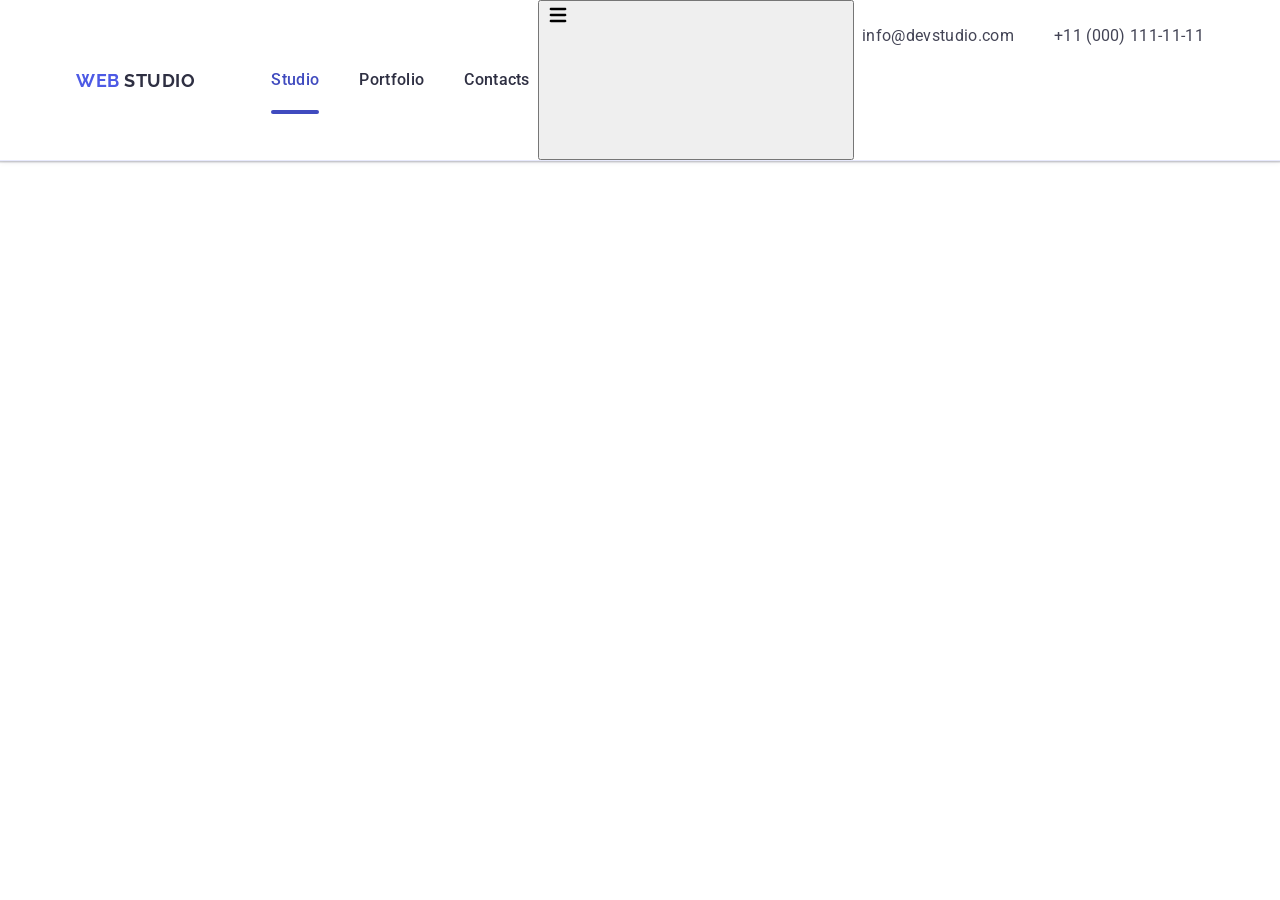
==== index.html @ 557987f9 "1" ====
<!DOCTYPE html>
<html lang="en">
  <head>
    <meta charset="UTF-8" />
    <meta http-equiv="X-UA-Compatible" content="IE=edge" />
    <meta name="viewport" content="width=device-width, initial-scale=1.0" />
    <title>Document</title>
    <!-- Google fonts -->
    <link rel="preconnect" href="https://fonts.googleapis.com" />
    <link rel="preconnect" href="https://fonts.gstatic.com" crossorigin />
    <link
      href="https://fonts.googleapis.com/css2?family=Raleway:wght@800&family=Roboto:wght@400;500;700;900&display=swap"
      rel="stylesheet"
    />
    <!-- Modern normalize -->
    <link
      rel="stylesheet"
      href="https://cdnjs.cloudflare.com/ajax/libs/modern-normalize/2.0.0/modern-normalize.min.css"
    />
    <!-- Our stylesheet -->
    <link rel="stylesheet" href="./css/styles.css" />
  </head>

  <body>
    <!-- header section -->
    <header class="page-header">
      <div class="container-one container">
        <nav class="page-nav">
          <a class="page-logo link" href="./index.html">
            web
            <span class="span-logo">Studio</span>
          </a>
          <ul class="menu-header list">
            <li class="menu-item">
              <a class="menu-link-after menu-link link" href="./index.html"
                >Studio</a
              >
            </li>
            <li class="menu-item">
              <a class="menu-link link" href="">Portfolio</a>
            </li>
            <li class="menu-item">
              <a class="menu-link link" href="">Contacts</a>
            </li>
          </ul>
        </nav>
        <button class="mobile-open-btn" type="button">
          <svg class="mobile-open-btn-icon">
            <use href="./images/icons.svg#icon-burger" width="24" height="24"></use>
          </svg>
        </button>
        <address class="page-address">
          <ul class="menu-address list">
            <li class="menu-item">
              <a
                class="menu-address-link link"
                href="mailto:info@devstudio.com"
              >
                info@devstudio.com
              </a>
            </li>
            <li class="menu-item">
              <a class="menu-address-link link" href="tel:+110001111111">
                +11 (000) 111-11-11
              </a>
            </li>
          </ul>
        </address>
      </div>
    </header>
    <!-- main block -->
    <main>
      <!-- hero section -->
      <!-- <section class="page-hero">
        <div class="container">
          <h1 class="hero-title">Effective Solutions for Your Business</h1>
          <button class="hero-btn" type="button">Order Service</button>
        </div>
      </section> -->
      <!-- section 1 -->

      <!-- <section class="section-features">
        <div class="container">
          <h2 class="visually-hidden">our features</h2>
          <ul class="menu list">
            <li class="features-item">
              <div class="features-icon-container">
                <svg class="features-icon" width="64" height="64">
                  <use href="./images/icons.svg#icon-antenna-1"></use>
                </svg>
              </div>
              <h3 class="features-title">Strategy</h3>
              <p class="features-paragraph">
                Our goal is to identify the business problem to walk away with
                the perfect and creative solution.
              </p>
            </li>
            <li class="features-item">
              <div class="features-icon-container">
                <svg class="features-icon" width="64" height="64">
                  <use href="./images/icons.svg#icon-clock-1"></use>
                </svg>
              </div>
              <h3 class="features-title">Punctuality</h3>
              <p class="features-paragraph">
                Bring the key message to the brand's audience for the best price
                within the shortest possible time.
              </p>
            </li>
            <li class="features-item">
              <div class="features-icon-container">
                <svg class="features-icon" width="64" height="64">
                  <use href="./images/icons.svg#icon-diagram-1"></use>
                </svg>
              </div>
              <h3 class="features-title">Diligence</h3>
              <p class="features-paragraph">
                Research and confirm brands that present the strongest digital
                growth opportunities and minimize risk.
              </p>
            </li>
            <li class="features-item">
              <div class="features-icon-container">
                <svg class="features-icon" width="64" height="64">
                  <use href="./images/icons.svg#icon-astronaut-1"></use>
                </svg>
              </div>
              <h3 class="features-title">Technologies</h3>

              <p class="features-paragraph">
                Design practice focused on digital experiences. We bring forth a
                deep passion for problem-solving.
              </p>
            </li>
          </ul>
        </div>
      </section> -->
      <!-- section 2 -->
      <!-- <section class="section-team">
        <div class="container">
          <h2 class="team-title">Our Team</h2>

          <ul class="menu-section-team list">
            <li class="team-item">
              <img
                class="team-img"
                src="./images/team-card1.jpg"
                alt="employee photo"
                width="264"
                height="260"
              />
              <div class="container-section-two">
                <h3 class="team-title-name">Mark Guerrero</h3>
                <p class="team-paragraph">Product Designer</p>
                <ul class="social-list list">
                  <li class="social-list-item">
                    <a href="" class="social-list-link">
                      <svg class="social-list-icon" width="16" height="16">
                        <use href="./images/icons.svg#icon-instagram-2"></use>
                      </svg>
                    </a>
                  </li>
                  <li class="social-list-item">
                    <a href="" class="social-list-link">
                      <svg class="social-list-icon" width="16" height="16">
                        <use href="./images/icons.svg#icon-twitter-1"></use>
                      </svg>
                    </a>
                  </li>
                  <li class="social-list-item">
                    <a href="" class="social-list-link">
                      <svg class="social-list-icon" width="16" height="16">
                        <use href="./images/icons.svg#icon-facebook-1"></use>
                      </svg>
                    </a>
                  </li>
                  <li class="social-list-item">
                    <a href="" class="social-list-link">
                      <svg class="social-list-icon" width="16" height="16">
                        <use href="./images/icons.svg#icon-linkedin-1"></use>
                      </svg>
                    </a>
                  </li>
                </ul>
              </div>
            </li>
            <li class="team-item">
              <img
                class="team-img"
                src="./images/team-card2.jpg"
                alt="employee photo"
                width="264"
                height="260"
              />
              <div class="container-section-two">
                <h3 class="team-title-name">Tom Ford</h3>
                <p class="team-paragraph">Frontend Developer</p>
                <ul class="social-list list">
                  <li class="social-list-item">
                    <a href="" class="social-list-link">
                      <svg class="social-list-icon" width="16" height="16">
                        <use href="./images/icons.svg#icon-instagram-2"></use>
                      </svg>
                    </a>
                  </li>
                  <li class="social-list-item">
                    <a href="" class="social-list-link">
                      <svg class="social-list-icon" width="16" height="16">
                        <use href="./images/icons.svg#icon-twitter-1"></use>
                      </svg>
                    </a>
                  </li>
                  <li class="social-list-item">
                    <a href="" class="social-list-link">
                      <svg class="social-list-icon" width="16" height="16">
                        <use href="./images/icons.svg#icon-facebook-1"></use>
                      </svg>
                    </a>
                  </li>
                  <li class="social-list-item">
                    <a href="" class="social-list-link">
                      <svg class="social-list-icon" width="16" height="16">
                        <use href="./images/icons.svg#icon-linkedin-1"></use>
                      </svg>
                    </a>
                  </li>
                </ul>
              </div>
            </li>
            <li class="team-item">
              <img
                class="team-img"
                src="./images/team-card3.jpg"
                alt="employee photo"
                width="264"
                height="260"
              />
              <div class="container-section-two">
                <h3 class="team-title-name">Camila Garcia</h3>
                <p class="team-paragraph">Marketing</p>
                <ul class="social-list list">
                  <li class="social-list-item">
                    <a href="" class="social-list-link">
                      <svg class="social-list-icon" width="16" height="16">
                        <use href="./images/icons.svg#icon-instagram-2"></use>
                      </svg>
                    </a>
                  </li>
                  <li class="social-list-item">
                    <a href="" class="social-list-link">
                      <svg class="social-list-icon" width="16" height="16">
                        <use href="./images/icons.svg#icon-twitter-1"></use>
                      </svg>
                    </a>
                  </li>
                  <li class="social-list-item">
                    <a href="" class="social-list-link">
                      <svg class="social-list-icon" width="16" height="16">
                        <use href="./images/icons.svg#icon-facebook-1"></use>
                      </svg>
                    </a>
                  </li>
                  <li class="social-list-item">
                    <a href="" class="social-list-link">
                      <svg class="social-list-icon" width="16" height="16">
                        <use href="./images/icons.svg#icon-linkedin-1"></use>
                      </svg>
                    </a>
                  </li>
                </ul>
              </div>
            </li>
            <li class="team-item">
              <img
                class="team-img"
                src="./images/team-card4.jpg"
                alt="employee photo"
                width="264"
                height="260"
              />
              <div class="container-section-two">
                <h3 class="team-title-name">Daniel Wilson</h3>
                <p class="team-paragraph">UI Designer</p>
                <ul class="social-list list">
                  <li class="social-list-item">
                    <a href="" class="social-list-link">
                      <svg class="social-list-icon" width="16" height="16">
                        <use href="./images/icons.svg#icon-instagram-2"></use>
                      </svg>
                    </a>
                  </li>
                  <li class="social-list-item">
                    <a href="" class="social-list-link">
                      <svg class="social-list-icon" width="16" height="16">
                        <use href="./images/icons.svg#icon-twitter-1"></use>
                      </svg>
                    </a>
                  </li>
                  <li class="social-list-item">
                    <a href="" class="social-list-link">
                      <svg class="social-list-icon" width="16" height="16">
                        <use href="./images/icons.svg#icon-facebook-1"></use>
                      </svg>
                    </a>
                  </li>
                  <li class="social-list-item">
                    <a href="" class="social-list-link">
                      <svg class="social-list-icon" width="16" height="16">
                        <use href="./images/icons.svg#icon-linkedin-1"></use>
                      </svg>
                    </a>
                  </li>
                </ul>
              </div>
            </li>
          </ul>
        </div>
      </section> -->
      <!-- section 3 -->
      <!-- <section class="section-portfolio">
        <div class="container">
          <h2 class="portfolio-title">Our Portfolio</h2>

          <ul class="menu-section-portfolio list">
            <li class="portfolio-list-item">
              <div class="overlay">
                <img
                  src="./images/portfolio1.jpg"
                  alt="Interface Concept"
                  width="360"
                  height="300"
                />
                <p class="overlay-text">
                  14 Stylish and User-Friendly App Design Concepts · Task
                  Manager App · Calorie Tracker App · Exotic Fruit Ecommerce App
                  · Cloud Storage App
                </p>
              </div>
              <div class="container-section-three">
                <h3 class="porfolio-foto-title">Banking App</h3>
                <p class="portfolio-paragraph">App</p>
              </div>
            </li>
            <li class="portfolio-list-item">
              <div class="overlay">
                <img
                  src="./images/portfolio2.jpg"
                  alt="telefon"
                  width="360"
                  height="300"
                />
                <p class="overlay-text">
                  14 Stylish and User-Friendly App Design Concepts · Task
                  Manager App · Calorie Tracker App · Exotic Fruit Ecommerce App
                  · Cloud Storage App
                </p>
              </div>
              <div class="container-section-three">
                <h3 class="porfolio-foto-title">Cashless Payment</h3>
                <p class="portfolio-paragraph">Marketing</p>
              </div>
            </li>
            <li class="portfolio-list-item">
              <div class="overlay">
                <img
                  src="./images/portfolio3.jpg"
                  alt="notebook"
                  width="360"
                  height="300"
                />
                <p class="overlay-text">
                  14 Stylish and User-Friendly App Design Concepts · Task
                  Manager App · Calorie Tracker App · Exotic Fruit Ecommerce App
                  · Cloud Storage App
                </p>
              </div>
              <div class="container-section-three">
                <h3 class="porfolio-foto-title">Meditation App</h3>
                <p class="portfolio-paragraph">App</p>
              </div>
            </li>
            <li class="portfolio-list-item">
              <div class="overlay">
                <img
                  src="./images/portfolio4.jpg"
                  alt="driver"
                  width="360"
                  height="300"
                />
                <p class="overlay-text">
                  14 Stylish and User-Friendly App Design Concepts · Task
                  Manager App · Calorie Tracker App · Exotic Fruit Ecommerce App
                  · Cloud Storage App
                </p>
              </div>
              <div class="container-section-three">
                <h3 class="porfolio-foto-title">Taxi Service</h3>
                <p class="portfolio-paragraph">Marketing</p>
              </div>
            </li>
            <li class="portfolio-list-item">
              <div class="overlay">
                <img
                  src="./images/portfolio5.jpg"
                  alt="telefon"
                  width="360"
                  height="300"
                />
                <p class="overlay-text">
                  14 Stylish and User-Friendly App Design Concepts · Task
                  Manager App · Calorie Tracker App · Exotic Fruit Ecommerce App
                  · Cloud Storage App
                </p>
              </div>
              <div class="container-section-three">
                <h3 class="porfolio-foto-title">Screen Illustrations</h3>
                <p class="portfolio-paragraph">Design</p>
              </div>
            </li>

            <li class="portfolio-list-item">
              <div class="overlay">
                <img
                  src="./images/portfolio6.jpg"
                  alt="girl"
                  width="360"
                  height="300"
                />
                <p class="overlay-text">
                  14 Stylish and User-Friendly App Design Concepts · Task
                  Manager App · Calorie Tracker App · Exotic Fruit Ecommerce App
                  · Cloud Storage App
                </p>
              </div>
              <div class="container-section-three">
                <h3 class="porfolio-foto-title">Online Courses</h3>
                <p class="portfolio-paragraph">Marketing</p>
              </div>
            </li>
          </ul>
        </div>
      </section>
    </main> -->
    <!-- footer section -->
    <!-- <footer class="page-footer">
      <div class="container-footer container">
        <div class="text-footer">
          <a class="footer-link link" href="./index.html">
            web
            <span class="footer-logo">Studio</span>
          </a>
          <p class="footer-paragraph">
            Increase the flow of customers and sales for your business with
            digital marketing & growth solutions.
          </p>
        </div>
        <div class="footer-icon">
          <p class="footer-title">Social media</p>
          <ul class="social-list-footer list">
            <li class="social-list-item">
              <a href="" class="footer-social-list-link">
                <svg class="social-list-icon" width="24" height="24">
                  <use href="./images/icons.svg#icon-instagram-2"></use>
                </svg>
              </a>
            </li>
            <li class="social-list-item">
              <a href="" class="footer-social-list-link">
                <svg class="social-list-icon" width="24" height="24">
                  <use href="./images/icons.svg#icon-twitter-1"></use>
                </svg>
              </a>
            </li>
            <li class="social-list-item">
              <a href="" class="footer-social-list-link">
                <svg class="social-list-icon" width="24" height="24">
                  <use href="./images/icons.svg#icon-facebook-1"></use>
                </svg>
              </a>
            </li>
            <li class="social-list-item">
              <a href="" class="footer-social-list-link">
                <svg class="social-list-icon" width="24" height="24">
                  <use href="./images/icons.svg#icon-linkedin-1"></use>
                </svg>
              </a>
            </li>
          </ul>
        </div> -->
        <!--  -->
        <!-- <div class="footer-email">
          <p class="footer-title">Subscribe</p>

          <form class="footer-form">
            <label class="footer-name-label" for="footer-name">
              <input
                class="footer-input"
                type="email"
                name="footer-name"
                id="footer-name"
                required
                placeholder="E-mail"
              />
            </label>
            <button class="footer-btn" type="submit">
              Subscribe

              <svg class="footer-svg" width="24" height="24">
                <use href="./images/icons.svg#icon-icon-send"></use>
              </svg>
            </button>
          </form>
        </div>
      </div>
    </footer> -->
    <!-- is-open -->
    <!-- <div class="backdrop is-ope">
      <div class="modal">
        <button
          class="modal-close-btn"
          type="button"
          aria-label="modal close button"
        >
          <svg class="modal-clise-btn-icon" width="8" height="8">
            <use href="./images/icons.svg#icon-close"></use>
          </svg>
        </button>
        <p class="review-form-description">
          leave your contacts and we will call you back
        </p>
        <form class="review-form">
          <div class="review-form-field-wrapper">
            <label class="review-form-field-label" for="user-name">
              Name
            </label>
            <div class="review-form-input--wrapper">
              <input
                class="review-form-field"
                type="text"
                name="user-name"
                id="user-name"
                required
                pattern="[a-zA-а-яА-ЯіІїЇєЄ'йЙ]+"
                title="Oleksiy"
              />
              <svg class="review-form-field-icon" width="18" height="24">
                <use href="./images/icons.svg#icon-person"></use>
              </svg>
            </div>
          </div>
          <div class="review-form-field-wrapper">
            <label class="review-form-field-label" for="user-phone">
              Phone
            </label>
            <div class="review-form-input--wrapper">
              <input
                class="review-form-field"
                type="tel"
                name="user_phone_number"
                id="user-phone"
                required
                pattern="[0-9]{3}-[0-9]{3}-[0-9]{2}-[0-9]{2}"
                title="xxx-xxx-xx-xx"
              />
              <svg class="review-form-field-icon" width="18" height="24">
                <use href="./images/icons.svg#icon-phone"></use>
              </svg>
            </div>
          </div>
          <div class="review-form-field-wrapper">
            <label class="review-form-field-label" for="user-email">
              Email
            </label>
            <div class="review-form-input--wrapper">
              <input
                class="review-form-field"
                type="email"
                name="user_email"
                id="user-email"
                required
              />
              <svg class="review-form-field-icon" width="18" height="24">
                <use href="./images/icons.svg#icon-email"></use>
              </svg>
            </div>
          </div>
          <div class="review-form-field-textarea">
            <label class="review-form-field-label" for="user-comment">
              Comment
            </label>
            <textarea
              class="review-form-message"
              name="user-comment"
              id="user-comment"
              placeholder="Text input"
            >
            </textarea>
          </div>
          <div class="review-form-checkbox-wrapper">
            <input
              class="review-form-checkbox visually-hidden"
              type="checkbox"
              name="user-privacy"
              value="true"
              id="user-privacy"
              required
            />
            <label class="review-form-checkbox-label" for="user-privacy">
              <span class="review-form-own-checkbox">
                <svg
                  class="review-form-own-checkbox-icon"
                  width="10"
                  height="8"
                >
                  <use href="./images/icons.svg#icon-vector"></use>
                </svg>
              </span>
              I accept the terms and conditions of the
              <a href="" class="privacy-policy-link">Privacy Policy</a>
            </label>
          </div>
          <button class="review-form-btn" type="submit">Send</button>
        </form>
      </div>
    </div> -->
  </body>
</html>
---- css/styles.css ----
/*  ===== COMMON STYLES ===== */
h1,
h2,
h3,
h4,
h5,
h6,
p {
  margin-top: 0;
  margin-bottom: 0;
}

ul,
ol {
  margin-top: 0;
  margin-bottom: 0;
  padding-left: 0;
}

img {
  display: block;
}

.list {
  list-style-type: none;
}

.link {
  text-decoration: none;
}

button {
  cursor: pointer;
}

:root {
  --primari-text-color: #2e2f42;
  --secondary-text-color: #434455;
  --bgd-white-color: #ffffff;
}

body {
  font-family: 'Roboto', sans-serif;
  font-size: 16px;
  line-height: 1.5;
  letter-spacing: 0.02em;
  color: var(--secondary-text-color);
  background-color: #ffffff;
}

.container {
  max-width: calc(70.5rem + 30px);
  margin: 0 auto;
  padding: 0 15px;
}

.visually-hidden {
  position: absolute;
  width: 1px;
  height: 1px;
  margin: -1px;
  border: 0;
  padding: 0;

  white-space: nowrap;
  clip-path: inset(100%);
  clip: rect(0 0 0 0);
  overflow: hidden;
}

/*  ===== /COMMON STYLES ===== */

/*  ===== HEADER ===== */
.page-header {
  border-bottom: 1px solid #e7e9fc;
  box-shadow: 0px 1px 6px 0px rgba(46, 47, 66, 0.08),
    0px 1px 1px 0px rgba(46, 47, 66, 0.16),
    0px 2px 1px 0px rgba(46, 47, 66, 0.08);
}

.container-one {
  display: flex;
  justify-content: space-between;
  padding: 0 15px;
}

.page-nav {
  display: flex;
  align-items: center;
}

.page-logo {
  color: #4d5ae5;
  font-family: 'Raleway', sans-serif;
  font-size: 18px;
  font-weight: 700;
  line-height: 1.17;
  letter-spacing: 0.03em;
  text-transform: uppercase;
  margin-right: 76px;
}

.span-logo {
  color: var(--primari-text-color);
  font-family: Raleway, sans-serif;
  font-size: 18px;
  font-weight: 700;
  line-height: 1.17;
  letter-spacing: 0.03em;
  text-transform: uppercase;
}

.menu-item:first-child .menu-link-after {
  color: #404bbf;
}

.menu-link-after::after {
  border-radius: 2px;
  bottom: -1px;
  margin-right: auto;
  margin-left: auto;
  margin-top: 20px;
  display: block;
  position: absolute;
  content: '';
  width: 48px;
  height: 4px;
  background-color: #404bbf;
}

.menu {
  display: flex;
  gap: 24px;
}

.menu-header {
  display: flex;
  gap: 40px;
}

.menu-item {
  padding: 24px 0;
}

.menu-link {
  position: relative;
  color: var(--primari-text-color);
  font-weight: 500;
  padding: 24px 0;
  transition: color 250ms cubic-bezier(0.4, 0, 0.2, 1);
}

.menu-link:hover,
.menu-link:focus {
  color: #404bbf;
}

.page-address {
  font-style: normal;
}

.menu-address {
  display: flex;
  gap: 40px;
}

.menu-address-link {
  color: #434455;
  transition: color 250ms cubic-bezier(0.4, 0, 0.2, 1);
}

.menu-address-link:hover,
.menu-address-link:focus {
  color: #404bbf;
}

/*  ===== /HEADER ===== */

/*  ===== HERO STYLES ===== */

.page-hero {
  background-repeat: no-repeat;
  background-position: center;

  max-width: 1440px;
  margin: 0 auto;
  /* background: #2e2f42; */
  padding: 188px 0;
  background-image: linear-gradient(
      rgba(46, 47, 66, 0.7),
      rgba(46, 47, 66, 0.7)
    ),
    url('../images/people-office-hero.jpg');
  background-size: cover;
}

.hero-title {
  color: #ffffff;
  text-align: center;
  font-size: 56px;
  font-weight: 700;
  line-height: 1.07;
  letter-spacing: 0.02em;
  max-width: 496px;
  margin-left: auto;
  margin-right: auto;
}

.hero-btn {
  display: block;
  margin-right: auto;
  margin-left: auto;
  min-width: 169px;
  height: 56px;
  border: none;
  border-radius: 4px;
  color: #ffffff;
  font-weight: 500;
  line-height: 1.5;
  letter-spacing: 0.04em;
  background: #4d5ae5;
  padding-left: 32px;
  padding-top: 16px;
  padding-right: 32px;
  padding-bottom: 16px;
  margin-top: 48px;
  transition: background-color 250ms cubic-bezier(0.4, 0, 0.2, 1);
}

.hero-btn:hover,
.hero-btn:focus {
  background-color: #404bbf;
}

/*  ===== /HERO STYLES ===== */

/*  ===== FEATURES STYLES ===== */

.section-features {
  padding: 120px 0;
}

.features-item {
  width: calc((100% - 72px) / 4);
}

.features-icon-container {
  display: flex;
  column-gap: 24px;
  justify-content: center;
  align-items: center;
  border-radius: 4px;
  border: 1px solid #8e8f99;
  background: #f4f4fd;
  height: 112px;
  padding: 24px 0;
  margin-bottom: 8px;
}

.features-title {
  color: var(--primari-text-color);
  font-size: 20px;
  font-weight: 500;
  line-height: 1.2;
  letter-spacing: 0.02em;
  margin-bottom: 8px;
}

.features-paragraph {
  color: var(--secondary-text-color);
  letter-spacing: 0.02em;
}

/*  ===== /FEATURES STYLES ===== */

/*  =====   TEAM STYLES ===== */
.section-team {
  background-color: #f4f4fd;
  padding: 120px 0;
}

.team-item {
  background-color: #ffffff;
  border-radius: 0px 0px 4px 4px;
  width: calc((100% - 72px) / 4);
  box-shadow: 0px 2px 1px 0px rgba(46, 47, 66, 0.08),
    0px 1px 1px 0px rgba(46, 47, 66, 0.16),
    0px 1px 6px 0px rgba(46, 47, 66, 0.08);
}

.team-title {
  color: var(--primari-text-color);
  text-align: center;
  font-size: 36px;
  font-weight: 700;
  line-height: 1.11;
  letter-spacing: 0.02em;
  text-transform: capitalize;
  margin-bottom: 72px;
}

.container-section-two {
  padding: 32px 0;
}

.menu-section-team {
  display: flex;
  gap: 24px;
}

.team-title-name {
  color: var(--primari-text-color);
  text-align: center;
  font-size: 20px;
  font-weight: 500;
  line-height: 1.2;
  letter-spacing: 0.02em;

  margin-bottom: 8px;
}

.team-paragraph {
  color: var(--secondary-text-color);
  text-align: center;
  letter-spacing: 0.02em;
}

.social-list {
  padding-top: 8px;
  display: flex;
  gap: 24px;
  justify-content: center;
  align-items: center;
}

.social-list-link {
  display: flex;
  width: 100%;
  height: 100%;
  flex-shrink: 0;
  align-items: center;
  justify-content: center;
  background-color: #4d5ae5;
  border-radius: 50%;

  line-height: 0;
  transition: background-color 250ms cubic-bezier(0.4, 0, 0.2, 1);
  padding: 12px 12px;
}

.social-list-icon {
  fill: #f4f4fd;
  stroke: #1e1eb3;
}

.social-list-link:hover,
.social-list-link:focus {
  background-color: #404bbf;
}

/*  ===== /TEAM STYLES ===== */

/*  ===== PORTFOLIO STYLES ===== */

.section-portfolio {
  padding-top: 120px;
  padding-bottom: 120px;
}

.portfolio-title {
  color: var(--primari-text-color);
  text-align: center;
  font-size: 36px;
  font-weight: 700;
  line-height: 1.11;
  letter-spacing: 0.02em;
  text-transform: capitalize;
  margin-bottom: 72px;
}

.container-section-three {
  padding: 32px 16px;
  border: 1px solid #e7e9fc;
  border-top: none;
}

.menu-section-portfolio {
  display: flex;
  flex-wrap: wrap;
  column-gap: 24px;
  row-gap: 48px;
}

.portfolio-list-item {
  width: calc((100% - 48px) / 3);
  position: relative;
  overflow: hidden;
  transition: box-shadow 250ms cubic-bezier(0.4, 0, 0.2, 1);
}

.overlay {
  position: relative;
  overflow: hidden;
}

.overlay-text {
  transition: transform 250ms cubic-bezier(0.4, 0, 0.2, 1);
  transform: translateY(100%);
  padding: 40px 32px;

  color: #f4f4fd;
  position: absolute;
  top: 0;
  left: 0;
  width: 100%;
  height: 100%;
  font-style: normal;
  font-weight: 400;
  background-color: #4d5ae5;
}

.portfolio-list-item:hover .overlay-text {
  transform: translateY(0%);
  box-shadow: 0px 2px 1px 0px rgba(46, 47, 66, 0.08),
    0px 1px 1px 0px rgba(46, 47, 66, 0.16),
    0px 1px 6px 0px rgba(46, 47, 66, 0.08);
}

.portfolio-list-item:hover {
  box-shadow: 0px 2px 1px 0px rgba(46, 47, 66, 0.08),
    0px 1px 1px 0px rgba(46, 47, 66, 0.16),
    0px 1px 6px 0px rgba(46, 47, 66, 0.08);
}

.porfolio-foto-title {
  color: var(--primari-text-color);
  font-size: 20px;
  font-weight: 500;
  line-height: 1.2;
  letter-spacing: 0.02em;

  margin-bottom: 8px;
}

.portfolio-paragraph {
  color: var(--secondary-text-color);
  letter-spacing: 0.02em;
}

/*  ===== /PORTFOLIO STYLES ===== */

/*  ===== FOOTER STYLES ===== */
.page-footer {
  padding: 100px 0;
  background-color: var(--primari-text-color);
}

.container-footer {
  display: flex;
  align-items: baseline;
}

.text-footer {
  margin-right: 120px;
}

.footer-link {
  color: #4d5ae5;
  font-family: Raleway, sans-serif;
  font-size: 18px;
  font-weight: 700;
  line-height: 1.17;
  letter-spacing: 0.03em;
  text-transform: uppercase;
  display: inline-block;
  margin-bottom: 16px;
}

.footer-logo {
  color: #f4f4fd;
  font-family: Raleway;
  font-size: 18px;
  font-weight: 700;
  line-height: 1.17;
  letter-spacing: 0.03em;
  text-transform: uppercase;
}

.footer-paragraph {
  color: #f4f4fd;
  letter-spacing: 0.02em;
  width: 264px;

  padding-bottom: 100px;
}

.footer-title {
  margin-bottom: 16px;

  color: var(--bgd-white-color);

  font-style: normal;
  font-weight: 500;
}

.social-list-footer {
  display: flex;
  gap: 16px;
  justify-content: center;
  align-items: center;
}

.footer-social-list-link {
  width: 100%;
  height: 100%;
  flex-shrink: 0;
  align-items: center;
  justify-content: center;
  background-color: #4d5ae5;
  border-radius: 50%;
  display: flex;
  line-height: 0;

  padding: 8px 8px;
  transition: background-color 250ms cubic-bezier(0.4, 0, 0.2, 1);
}

.footer-social-list-link:hover,
.footer-social-list-link:focus {
  background-color: #31d0aa;
}

.footer-email {
  margin-left: 80px;
}

.footer-form {
  gap: 24px;
  display: flex;
  flex-direction: row;
}

.footer-name-label {
  font-size: 12px;
  font-weight: 400;
  line-height: 2;
  letter-spacing: 0.04em;
}

.footer-input {
  min-height: 40px;
  min-width: 264px;
  background-color: #2e2f42;
  border-radius: 4px;
  border: 1px solid #ffffff;
  box-shadow: 0px 4px 4px 0px rgba(0, 0, 0, 0.15);
  background-color: transparent;
  padding: 8px 16px;
  color: #ffffff;
  line-height: 1.5;
  letter-spacing: 0.04em;
  filter: drop-shadow(0px 4px 4px rgba(0, 0, 0, 0.15));
}

.footer-input::placeholder {
  color: #ffffff;
}

.footer-btn {
  display: inline-flex;
  align-items: center;
  justify-content: center;
  gap: 16px;
  padding: 8px 24px;
  min-width: 165px;
  transition: background-color 250ms cubic-bezier(0.4, 0, 0.2, 1);
  border-radius: 4px;
  background-color: #4d5ae5;
  font-weight: 500;
  color: #ffffff;
  text-align: center;
  font-size: 16px;
  line-height: 1.5;
  min-height: 40px;
  letter-spacing: 0.04em;
  border: none;
}

.footer-btn:hover,
.footer-btn:focus {
  background-color: #404bbf;
}

.footer-svg {
  margin-left: 16px;
}
/*  ===== /FOOTER STYLES ===== */

/*  ===== BACKDROP STYLES ===== */

.backdrop {
  position: fixed;
  top: 0;
  left: 0;
  z-index: 999999999;
  width: 100%;
  height: 100%;
  background-color: rgba(46, 47, 66, 0.4);

  opacity: 0;
  visibility: hidden;
  pointer-events: none;
  transition: opacity 250ms cubic-bezier(0.4, 0, 0.2, 1),
    visibility 250ms cubic-bezier(0.4, 0, 0.2, 1);
}

.backdrop.is-open {
  opacity: 1;
  visibility: visible;
  pointer-events: auto;
}

/*  ===== /BACKDROP STYLES ===== */

/*  ===== MODAL WINDOW STYLES ===== */
.modal {
  position: absolute;
  top: 50%;
  left: 50%;
  transform: translate(-50%, -50%);
  width: 408px;
  min-height: 584px;
  flex-shrink: 0;
  border-radius: 4px;
  background-color: #fcfcfc;
  padding-top: 72px;
  padding-right: 24px;
  padding-bottom: 24px;
  padding-left: 24px;
  box-shadow: 0px 1px 1px rgba(0, 0, 0, 0.14), 0px 1px 3px rgba(0, 0, 0, 0.12),
    0px 2px 1px rgba(0, 0, 0, 0.2);
  transition: transform 250ms cubic-bezier(0.4, 0, 0.2, 1);
}

.modal-close-btn {
  justify-content: center;
  align-items: center;
  display: flex;
  position: absolute;
  width: 24px;
  height: 24px;
  top: 24px;
  right: 24px;
  border: 1px solid rgba(0, 0, 0, 0.1);
  border-radius: 50%;
  background-color: #e7e9fc;
  line-height: 0;
  padding: 0;
  stroke-width: 1px;
  stroke: rgba(0, 0, 0, 0.1);
  transition: background-color 250ms cubic-bezier(0.4, 0, 0.2, 1),
    border 250ms cubic-bezier(0.4, 0, 0.2, 1);
}

.modal-clise-btn-icon {
  transition: fill 250ms cubic-bezier(0.4, 0, 0.2, 1);
}

.modal-close-btn:hover,
.modal-close-btn:focus {
  background-color: #404bbf;
  fill: #ffffff;
  border: none;
}

.modal-clise-btn-icon {
  width: 8px;
  height: 8px;
}

.review-form-description {
  margin-bottom: 16px;
  width: 360px;
  color: #2e2f42;
  text-align: center;
  font-size: 16px;

  font-weight: 500;
  line-height: 1.5;

  letter-spacing: 0.02em;
}

/*  ===== /MODAL WINDOW STYLES ===== */

/*  ===== REVIEW FOR STYLES ===== */

.review-form-field-label {
  display: block;
  color: #8e8f99;
  font-size: 12px;
  font-weight: 400;
  line-height: 1.17;
  letter-spacing: 0.04em;
  margin-bottom: 4px;
}

.review-form-field {
  width: 100%;
  height: 40px;
  border-radius: 4px;
  border: 1px solid rgba(46, 47, 66, 0.4);
  padding-left: 38px;
  transition: border-color 250ms cubic-bezier(0.4, 0, 0.2, 1);
  background-color: transparent;
  outline: transparent;
}

.review-form-field:focus {
  border-color: #4d5ae5;
  outline-color: transparent;
  outline-offset: 4px;
}

.review-form-field-wrapper {
  margin-bottom: 8px;
}

.review-form-input--wrapper {
  position: relative;
}

.review-form-field-textarea {
  margin-bottom: 16px;
}

.review-form-field-icon {
  position: absolute;
  top: 50%;
  left: 16px;
  transform: translateY(-50%);
  transition: fill 250ms cubic-bezier(0.4, 0, 0.2, 1);
}

.review-form-field:focus + .review-form-field-icon {
  fill: #4d5ae5;
}

.review-form-message {
  width: 100%;
  height: 120px;
  border-radius: 4px;
  border: 1px solid rgba(46, 47, 66, 0.4);
  resize: none;
  padding: 8px 16px;
  color: rgba(46, 47, 66, 0.4);
  font-size: 12px;
  font-weight: 400;
  line-height: 1.17;
  letter-spacing: 0.04em;
  transition: border-color 250ms cubic-bezier(0.4, 0, 0.2, 1);
  background-color: transparent;
  outline: transparent;
}

.review-form-message::placeholder {
  color: rgba(46, 47, 66, 0.4);
}

.review-form-message:focus {
  border-color: #4d5ae5;
  outline-color: transparent;
  outline-offset: 4px;
}

.review-form-checkbox-label {
  color: #8e8f99;
  font-size: 12px;
  font-weight: 400;
  line-height: 1.17;
  letter-spacing: 0.04em;
}

.review-form-checkbox-wrapper {
  margin-bottom: 24px;
}

.privacy-policy-link {
  color: #4d5ae5;

  font-size: 12px;

  font-weight: 400;
  line-height: 1.33;
  letter-spacing: 0.04em;
  text-decoration-line: underline;
}

.review-form-own-checkbox {
  display: inline-flex;
  justify-content: center;
  align-items: center;
  width: 16px;
  height: 16px;
  border-radius: 2px;
  border: 1px solid rgba(46, 47, 66, 0.4);
  cursor: pointer;
  fill: transparent;
  margin-right: 8px;
  transition: background-color 250ms cubic-bezier(0.4, 0, 0.2, 1),
    border 250ms cubic-bezier(0.4, 0, 0.2, 1),
    fill 250ms cubic-bezier(0.4, 0, 0.2, 1);
}

.review-form-checkbox:checked
  + .review-form-checkbox-label
  .review-form-own-checkbox {
  background-color: #404bbf;
  fill: #ffffff;
  border: none;
  fill: #f4f4fd;
}

.review-form-checkbox:focus
  + .review-form-checkbox-label
  .review-form-own-checkbox {
  outline: 1px solid rgba(46, 47, 66, 0.4);
}

.review-form-btn {
  transition: background-color 250ms cubic-bezier(0.4, 0, 0.2, 1);
  min-width: 169px;
  display: block;
  margin: 0 auto;
  padding: 16px 32px;
  cursor: pointer;
  border-radius: 4px;
  background-color: #4d5ae5;
  box-shadow: 0px 4px 4px 0px rgba(0, 0, 0, 0.15);
  color: #ffffff;
  font-weight: 500;
  line-height: 1.5;
  letter-spacing: 0.04em;
  border: none;
}

.review-form-btn:hover,
.review-form-btn:focus {
  background-color: #404bbf;
}
/*  ===== /REVIEW FOR STYLES ===== */
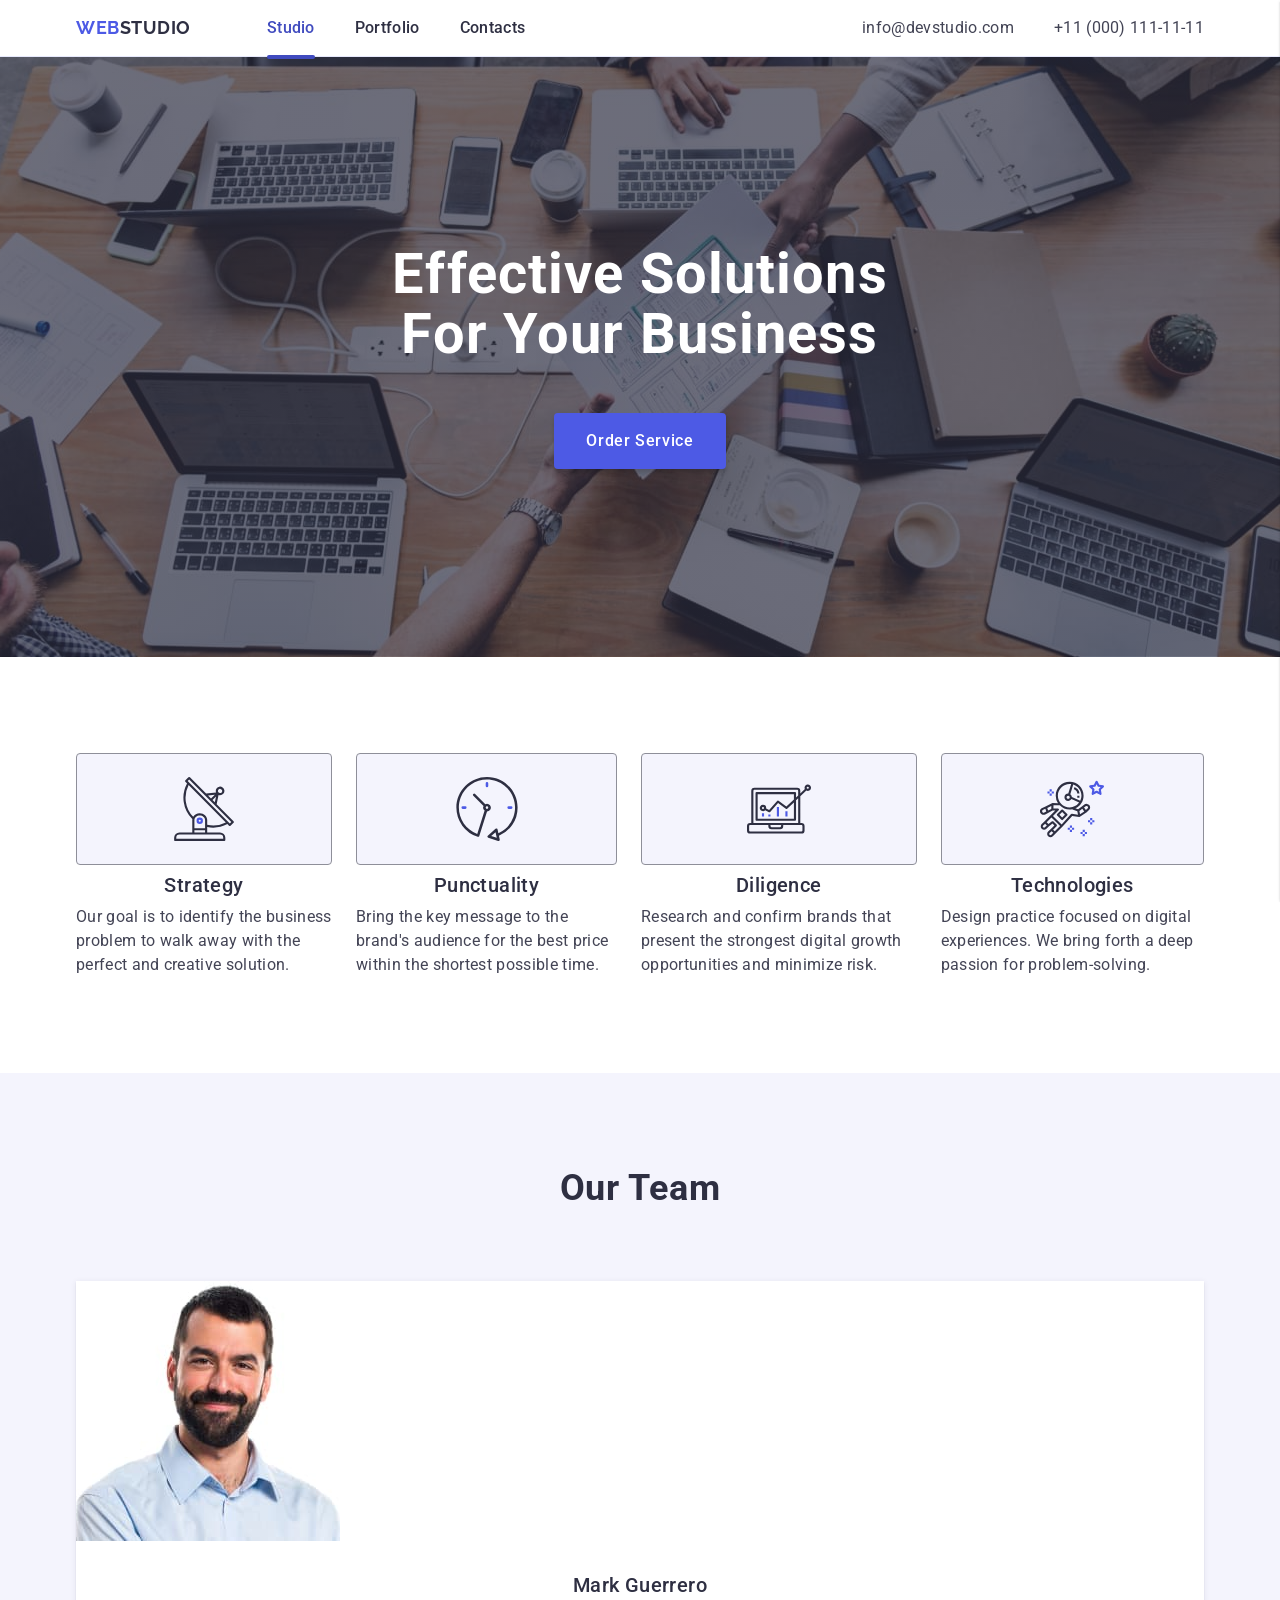
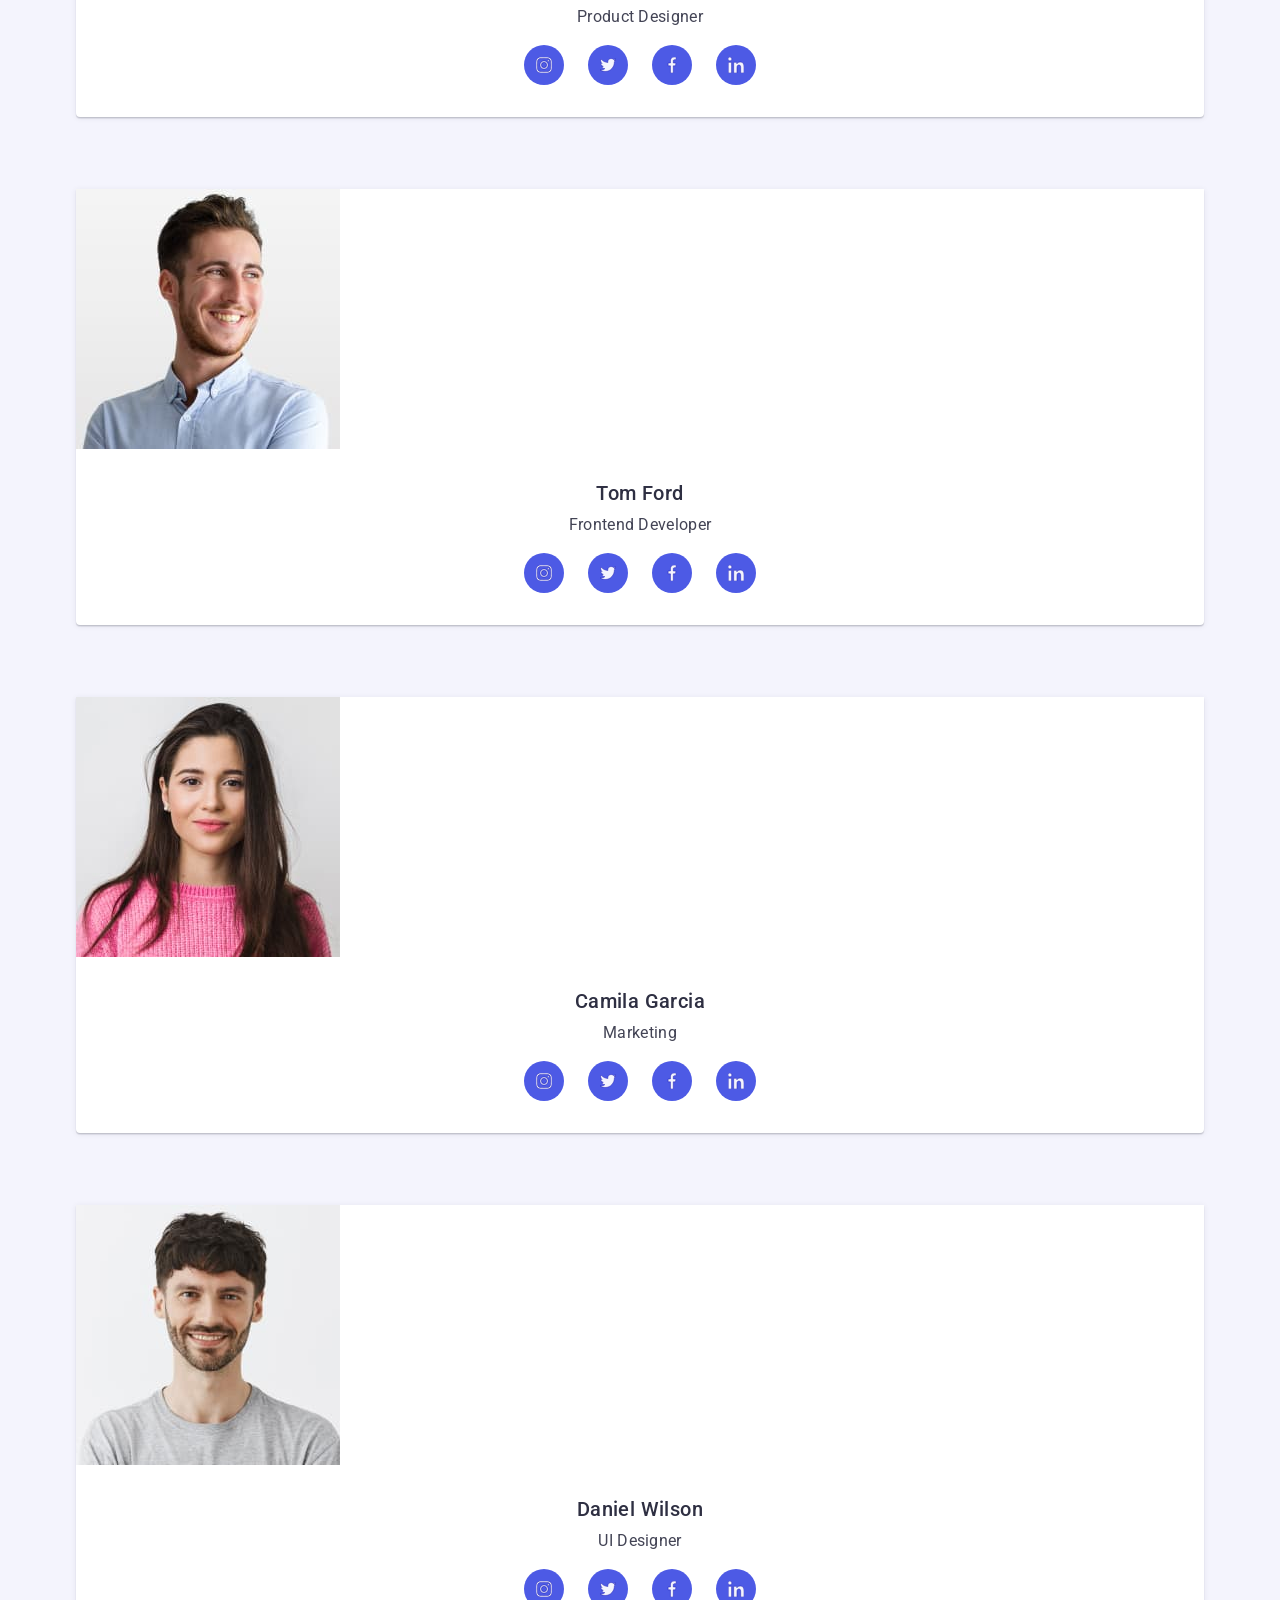
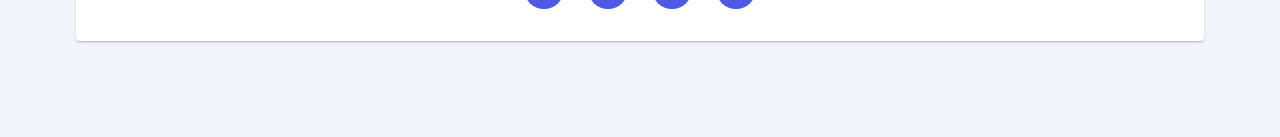
==== commit b8a6293d: "1" ====
--- a/index.html
+++ b/index.html
@@ -45,8 +45,10 @@
           </ul>
         </nav>
         <button class="mobile-open-btn" type="button">
-          <svg class="mobile-open-btn-icon">
-            <use href="./images/icons.svg#icon-burger" width="24" height="24"></use>
+          <svg class="mobile-open-btn-icon" width="24" height="24">
+            <use href="./images/icons.svg#icon-burger">
+
+            </use>
           </svg>
         </button>
         <address class="page-address">
@@ -71,15 +73,15 @@
     <!-- main block -->
     <main>
       <!-- hero section -->
-      <!-- <section class="page-hero">
+      <section class="page-hero">
         <div class="container">
           <h1 class="hero-title">Effective Solutions for Your Business</h1>
           <button class="hero-btn" type="button">Order Service</button>
         </div>
-      </section> -->
+      </section>
       <!-- section 1 -->
 
-      <!-- <section class="section-features">
+      <section class="section-features">
         <div class="container">
           <h2 class="visually-hidden">our features</h2>
           <ul class="menu list">
@@ -134,9 +136,9 @@
             </li>
           </ul>
         </div>
-      </section> -->
+      </section>
       <!-- section 2 -->
-      <!-- <section class="section-team">
+      <section class="section-team">
         <div class="container">
           <h2 class="team-title">Our Team</h2>
 
@@ -315,7 +317,7 @@
             </li>
           </ul>
         </div>
-      </section> -->
+      </section>
       <!-- section 3 -->
       <!-- <section class="section-portfolio">
         <div class="container">
@@ -513,7 +515,7 @@
         </div>
       </div>
     </footer> -->
-    <!-- is-open -->
+    <!-- BACKDROP is-open -->
     <!-- <div class="backdrop is-ope">
       <div class="modal">
         <button
@@ -623,5 +625,83 @@
         </form>
       </div>
     </div> -->
+    <!-- MOBILE MENU -->
+    <div class="mobile-menu">
+      <div class="container mobile-menu-container">
+        <button class="mobile-menu-close-btn" type="button">
+          <svg class="mobile-menu-close-btn-icon" width="8" height="8">
+            <use href="./images/icons.svg#icon-close"></use>
+          </svg>
+        </button>
+        <div class="mobile-navigation">
+        <nav class="navigation">
+          <ul class="navigation-menu list">
+            <li class="navigation-item">
+              <a class="navigation-link-active link" href="./index.html"
+                >Studio</a
+              >
+            </li>
+            <li class="navigation-item">
+              <a class="navigation-link link" href="">Portfolio</a>
+            </li>
+            <li class="navigation-item">
+              <a class="navigation-link link" href="">Contacts</a>
+            </li>
+          </ul>
+        </nav>
+        </div>
+        <div class="mobile-address">
+          <address class="mobile-page-address">
+          <ul class="mobile-menu-address list">
+            <li class="mobile-menu-item">
+              <a
+                class="mobile-menu-address-link-active link"
+                href="mailto:info@devstudio.com"
+              >
+                info@devstudio.com
+              </a>
+            </li>
+            <li class="mobile-menu-item">
+              <a class="mobile-menu-address-link link" href="tel:+110001111111">
+                +11 (000) 111-11-11
+              </a>
+            </li>
+          </ul>
+        </address>
+        </div>
+        <div class="mobile-social">
+          <ul class="social-list list">
+                  <li class="social-list-item">
+                    <a href="" class="social-list-link">
+                      <svg class="social-list-icon" width="24" height="24">
+                        <use href="./images/icons.svg#icon-instagram-2"></use>
+                      </svg>
+                    </a>
+                  </li>
+                  <li class="social-list-item">
+                    <a href="" class="social-list-link">
+                      <svg class="social-list-icon" width="24" height="24">
+                        <use href="./images/icons.svg#icon-twitter-1"></use>
+                      </svg>
+                    </a>
+                  </li>
+                  <li class="social-list-item">
+                    <a href="" class="social-list-link">
+                      <svg class="social-list-icon" width="24" height="24">
+                        <use href="./images/icons.svg#icon-facebook-1"></use>
+                      </svg>
+                    </a>
+                  </li>
+                  <li class="social-list-item">
+                    <a href="" class="social-list-link">
+                      <svg class="social-list-icon" width="24" height="24">
+                        <use href="./images/icons.svg#icon-linkedin-1"></use>
+                      </svg>
+                    </a>
+                  </li>
+                </ul></div>
+      </div>
+      
+    </div>
   </body>
 </html>
--- a/css/styles.css
+++ b/css/styles.css
@@ -49,8 +49,6 @@
 }
 
 .container {
-  max-width: calc(70.5rem + 30px);
-  margin: 0 auto;
   padding: 0 15px;
 }
 
@@ -67,12 +65,30 @@
   clip: rect(0 0 0 0);
   overflow: hidden;
 }
-
 /*  ===== /COMMON STYLES ===== */
 
-/*  ===== HEADER ===== */
+/*  ===== HEADER MOBILE STYLES ===== */
+
+@media screen and (min-width: 320px) {
+  .container {
+    width: 318px;
+    margin-left: auto;
+    margin-right: auto;
+  }
+}
+
+.menu-header {
+  display: none;
+}
+
+.page-address {
+  display: none;
+}
+
 .page-header {
+  padding: 16px 0;
   border-bottom: 1px solid #e7e9fc;
+  background-color: #ffffff;
   box-shadow: 0px 1px 6px 0px rgba(46, 47, 66, 0.08),
     0px 1px 1px 0px rgba(46, 47, 66, 0.16),
     0px 2px 1px 0px rgba(46, 47, 66, 0.08);
@@ -80,16 +96,13 @@
 
 .container-one {
   display: flex;
+  align-items: center;
   justify-content: space-between;
-  padding: 0 15px;
-}
-
-.page-nav {
-  display: flex;
-  align-items: center;
 }
 
 .page-logo {
+  display: flex;
+  align-items: center;
   color: #4d5ae5;
   font-family: 'Raleway', sans-serif;
   font-size: 18px;
@@ -97,10 +110,11 @@
   line-height: 1.17;
   letter-spacing: 0.03em;
   text-transform: uppercase;
-  margin-right: 76px;
 }
 
 .span-logo {
+  display: flex;
+  align-items: center;
   color: var(--primari-text-color);
   font-family: Raleway, sans-serif;
   font-size: 18px;
@@ -110,82 +124,155 @@
   text-transform: uppercase;
 }
 
-.menu-item:first-child .menu-link-after {
+.mobile-open-btn {
+  border: none;
+  background-color: transparent;
+  padding: 0;
+  line-height: 0;
+}
+
+.mobile-menu {
+  position: fixed;
+  top: 0;
+  left: 0;
+  width: 100%;
+  height: 100%;
+  z-index: 999999999;
+  background-color: #ffffff;
+  box-shadow: 1px 1px rgba(0, 0, 0, 0.14), 0px 1px 3px rgba(0, 0, 0, 0.12),
+    0px 2px 1px rgba(0, 0, 0, 0.2);
+  transition: opacity 250ms cubic-bezier(0.4, 0, 0.2, 1),
+    visibility 250ms cubic-bezier(0.4, 0, 0.2, 1);
+  transform: translateX(100%);
+}
+
+.mobile-menu.is-open {
+  transform: translateX(0%);
+}
+
+.page-nav {
+}
+
+.mobile-menu-container {
+  position: relative;
+}
+
+.mobile-menu-close-btn {
+  justify-content: center;
+  align-items: center;
+  display: flex;
+  position: absolute;
+  width: 24px;
+  height: 24px;
+  top: 24px;
+  right: 24px;
+  padding: 0;
+  border: 1px solid rgba(0, 0, 0, 0.1);
+  border-radius: 50%;
+  background-color: #e7e9fc;
+  line-height: 0;
+
+  stroke-width: 1px;
+  stroke: rgba(0, 0, 0, 0.1);
+  transition: background-color 250ms cubic-bezier(0.4, 0, 0.2, 1),
+    border 250ms cubic-bezier(0.4, 0, 0.2, 1);
+}
+
+.navigation {
+  display: flex;
+  align-items: center;
+}
+
+.navigation-menu {
+  display: flex;
+  flex-direction: column;
+  gap: 40px;
+  font-size: 36px;
+  font-weight: 700;
+  line-height: 1.11;
+  letter-spacing: 0.02em;
+  text-transform: capitalize;
+  padding-left: 16px;
+  padding-top: 72px;
+  padding-right: 153px;
+  padding-bottom: 168px;
+}
+
+.navigation-link-active {
   color: #404bbf;
 }
 
-.menu-link-after::after {
-  border-radius: 2px;
-  bottom: -1px;
-  margin-right: auto;
-  margin-left: auto;
-  margin-top: 20px;
-  display: block;
-  position: absolute;
-  content: '';
-  width: 48px;
-  height: 4px;
+.navigation-link {
+  color: #2e2f42;
+}
+
+.mobile-menu-address {
+  display: flex;
+  gap: 24px;
+  flex-direction: column;
+  font-size: 20px;
+  font-weight: 500;
+  line-height: 1.2;
+  letter-spacing: 0.02em;
+}
+
+.mobile-menu-address-link {
+  color: #434455;
+}
+
+.mobile-menu-address-link-active {
+  color: #4d5ae5;
+}
+
+.mobile-address {
+  margin-bottom: 48px;
+}
+
+.social-list {
+  display: flex;
+  gap: 40px;
+  justify-content: center;
+  align-items: center;
+}
+
+.social-list-link {
+  display: flex;
+  width: 100%;
+  height: 100%;
+  flex-shrink: 0;
+  align-items: center;
+  justify-content: center;
+  background-color: #4d5ae5;
+  border-radius: 50%;
+
+  line-height: 0;
+  transition: background-color 250ms cubic-bezier(0.4, 0, 0.2, 1);
+  padding: 12px 12px;
+}
+
+.social-list-icon {
+  fill: #f4f4fd;
+  stroke: #1e1eb3;
+}
+
+.social-list-link:hover,
+.social-list-link:focus {
   background-color: #404bbf;
 }
 
-.menu {
-  display: flex;
-  gap: 24px;
-}
-
-.menu-header {
-  display: flex;
-  gap: 40px;
-}
-
-.menu-item {
-  padding: 24px 0;
-}
-
-.menu-link {
-  position: relative;
-  color: var(--primari-text-color);
-  font-weight: 500;
-  padding: 24px 0;
-  transition: color 250ms cubic-bezier(0.4, 0, 0.2, 1);
-}
-
-.menu-link:hover,
-.menu-link:focus {
-  color: #404bbf;
-}
-
-.page-address {
-  font-style: normal;
-}
-
-.menu-address {
-  display: flex;
-  gap: 40px;
-}
-
-.menu-address-link {
-  color: #434455;
-  transition: color 250ms cubic-bezier(0.4, 0, 0.2, 1);
-}
-
-.menu-address-link:hover,
-.menu-address-link:focus {
-  color: #404bbf;
-}
-
-/*  ===== /HEADER ===== */
-
-/*  ===== HERO STYLES ===== */
-
+.social-list-item {
+  width: 40px;
+  height: 40px;
+}
+/*  ===== /HEADER MOBILE STYLES ===== */
+
+/*  ===== HERO MOBILE STYLES ===== */
 .page-hero {
   background-repeat: no-repeat;
   background-position: center;
-
   max-width: 1440px;
   margin: 0 auto;
-  /* background: #2e2f42; */
-  padding: 188px 0;
+  padding: 72px 0;
   background-image: linear-gradient(
       rgba(46, 47, 66, 0.7),
       rgba(46, 47, 66, 0.7)
@@ -193,14 +280,25 @@
     url('../images/people-office-hero.jpg');
   background-size: cover;
 }
+@media screen and (min-resolution: 192dpi),
+screen and (min-resolution: 2dppx),
+screen and (min-device-pixel-ratio: 2)
+ {
+  .page-hero {
+    background-image: linear-gradient(rgba(46, 47, 66, 0.7),
+          rgba(46, 47, 66, 0.7)),
+          url('../images/people-office\ 1@2x.jpg');
+      }
+}
 
 .hero-title {
   color: #ffffff;
   text-align: center;
-  font-size: 56px;
+  font-size: 36px;
   font-weight: 700;
-  line-height: 1.07;
+  line-height: 1.11;
   letter-spacing: 0.02em;
+  text-transform: capitalize;
   max-width: 496px;
   margin-left: auto;
   margin-right: auto;
@@ -214,6 +312,7 @@
   height: 56px;
   border: none;
   border-radius: 4px;
+  font-size: 16px;
   color: #ffffff;
   font-weight: 500;
   line-height: 1.5;
@@ -224,6 +323,7 @@
   padding-right: 32px;
   padding-bottom: 16px;
   margin-top: 48px;
+  box-shadow: 0px 4px 4px 0px rgba(0, 0, 0, 0.15);
   transition: background-color 250ms cubic-bezier(0.4, 0, 0.2, 1);
 }
 
@@ -232,62 +332,47 @@
   background-color: #404bbf;
 }
 
-/*  ===== /HERO STYLES ===== */
-
-/*  ===== FEATURES STYLES ===== */
+/*  ===== /HERO MOBILE STYLES ===== */
+
+
+/*  ===== SECTION 1 MOBILE STYLES ===== */
+.features-icon-container {
+  display: none;
+}
 
 .section-features {
-  padding: 120px 0;
-}
-
-.features-item {
-  width: calc((100% - 72px) / 4);
-}
-
-.features-icon-container {
-  display: flex;
-  column-gap: 24px;
-  justify-content: center;
-  align-items: center;
-  border-radius: 4px;
-  border: 1px solid #8e8f99;
-  background: #f4f4fd;
-  height: 112px;
-  padding: 24px 0;
+  padding: 96px 0;
+}
+
+.features-title {
+  color: #2E2F42;
+    text-align: center;
+    font-size: 36px;
+    font-weight: 700;
+    line-height: 1.11;
+    letter-spacing: 0.02em;
+    text-transform: capitalize;
   margin-bottom: 8px;
 }
 
-.features-title {
-  color: var(--primari-text-color);
-  font-size: 20px;
-  font-weight: 500;
-  line-height: 1.2;
+.features-paragraph {
+  color: #434455;
+    font-size: 16px;
+    font-weight: 500;
+    line-height: 1.5;
   letter-spacing: 0.02em;
-  margin-bottom: 8px;
-}
-
-.features-paragraph {
-  color: var(--secondary-text-color);
-  letter-spacing: 0.02em;
-}
-
-/*  ===== /FEATURES STYLES ===== */
-
-/*  =====   TEAM STYLES ===== */
+}
+
+.menu {
+  display: grid;
+  gap: 72px 24px;
+}
+/*  ===== /SECTION 1 MOBILE STYLES ===== */
+
 .section-team {
   background-color: #f4f4fd;
-  padding: 120px 0;
-}
-
-.team-item {
-  background-color: #ffffff;
-  border-radius: 0px 0px 4px 4px;
-  width: calc((100% - 72px) / 4);
-  box-shadow: 0px 2px 1px 0px rgba(46, 47, 66, 0.08),
-    0px 1px 1px 0px rgba(46, 47, 66, 0.16),
-    0px 1px 6px 0px rgba(46, 47, 66, 0.08);
-}
-
+  padding: 96px 0;
+}
 .team-title {
   color: var(--primari-text-color);
   text-align: center;
@@ -298,16 +383,25 @@
   text-transform: capitalize;
   margin-bottom: 72px;
 }
-
+.menu-section-team {
+  display: grid;
+  gap: 72px 24px;
+}
+
+
+.team-item {
+  background-color: #ffffff;
+  border-radius: 0px 0px 4px 4px;
+    box-shadow: 0px 2px 1px 0px rgba(46, 47, 66, 0.08),
+    0px 1px 1px 0px rgba(46, 47, 66, 0.16),
+    0px 1px 6px 0px rgba(46, 47, 66, 0.08);
+}
 .container-section-two {
   padding: 32px 0;
-}
-
-.menu-section-team {
-  display: flex;
-  gap: 24px;
-}
-
+  display: grid;
+  gap: 8px;
+  text-align: center;
+}
 .team-title-name {
   color: var(--primari-text-color);
   text-align: center;
@@ -315,16 +409,12 @@
   font-weight: 500;
   line-height: 1.2;
   letter-spacing: 0.02em;
-
-  margin-bottom: 8px;
-}
-
+}
 .team-paragraph {
   color: var(--secondary-text-color);
   text-align: center;
   letter-spacing: 0.02em;
 }
-
 .social-list {
   padding-top: 8px;
   display: flex;
@@ -332,7 +422,6 @@
   justify-content: center;
   align-items: center;
 }
-
 .social-list-link {
   display: flex;
   width: 100%;
@@ -342,7 +431,6 @@
   justify-content: center;
   background-color: #4d5ae5;
   border-radius: 50%;
-
   line-height: 0;
   transition: background-color 250ms cubic-bezier(0.4, 0, 0.2, 1);
   padding: 12px 12px;
@@ -357,244 +445,211 @@
 .social-list-link:focus {
   background-color: #404bbf;
 }
-
-/*  ===== /TEAM STYLES ===== */
-
-/*  ===== PORTFOLIO STYLES ===== */
-
-.section-portfolio {
-  padding-top: 120px;
-  padding-bottom: 120px;
-}
-
-.portfolio-title {
-  color: var(--primari-text-color);
-  text-align: center;
-  font-size: 36px;
-  font-weight: 700;
-  line-height: 1.11;
-  letter-spacing: 0.02em;
-  text-transform: capitalize;
-  margin-bottom: 72px;
-}
-
-.container-section-three {
-  padding: 32px 16px;
-  border: 1px solid #e7e9fc;
-  border-top: none;
-}
-
-.menu-section-portfolio {
-  display: flex;
-  flex-wrap: wrap;
+/*  ===== SECTION TEAM MOBILE STYLES ===== */
+
+/*  ===== /SECTION TEAM MOBILE STYLES ===== */
+
+@media screen and (min-width: 768px) {
+  .container {
+    width: 766px;
+  }
+  /*  ===== HEADER TABLET STYLES ===== */
+  .menu-header {
+    display: flex;
+  }
+  .page-address {
+    display: flex;
+  }
+  .mobile-open-btn {
+    display: none;
+  }
+
+  .page-header {
+    border-bottom: 1px solid #e7e9fc;
+    box-shadow: 0px 1px 6px 0px rgba(46, 47, 66, 0.08),
+      0px 1px 1px 0px rgba(46, 47, 66, 0.16),
+      0px 2px 1px 0px rgba(46, 47, 66, 0.08);
+  }
+  .container-one {
+    padding: 0 16px;
+  }
+  .page-nav {
+    display: flex;
+    align-items: center;
+  }
+  .page-logo {
+        padding-right: 76px;
+  }
+    .menu-item:first-child .menu-link-after {
+    color: #404bbf;
+  }
+  .menu-link-after::after {
+    border-radius: 2px;
+    bottom: -4px;
+    margin-right: auto;
+    margin-left: auto;
+    margin-top: 20px;
+    display: block;
+    position: absolute;
+    content: '';
+    width: 48px;
+    height: 4px;
+    background-color: #404bbf;
+  }
+    .menu-header {
+    display: flex;
+    gap: 40px;
+  }
+  .menu-link {
+    position: relative;
+    color: var(--primari-text-color);
+    font-weight: 500;
+    padding: 24px 0;
+    transition: color 250ms cubic-bezier(0.4, 0, 0.2, 1);
+  }
+  .menu-link:hover,
+  .menu-link:focus {
+    color: #404bbf;
+  }
+  .page-address {
+    font-style: normal;
+  }
+  .menu-address {
+    font-size: 12px;
+    font-weight: 400;
+    line-height: 1.17;
+    letter-spacing: 0.04em;
+    display: flex;
+    gap: 12px;
+    flex-direction: column;
+  }
+  .menu-address-link {
+    color: #434455;
+    transition: color 250ms cubic-bezier(0.4, 0, 0.2, 1);
+  }
+  .menu-address-link:hover,
+  .menu-address-link:focus {
+    color: #404bbf;
+  }
+  /*  ===== /HEADER TABLET STYLES ===== */
+
+/*  ===== HERO TABLET STYLES ===== */
+.page-hero {
+    padding: 112px 0;
+  }
+
+.hero-title {
+    font-size: 56px;
+    line-height: 1.07;
+  }
+
+
+.hero-btn:hover,
+.hero-btn:focus {
+  background-color: #404bbf;
+}
+/*  ===== /HERO TABLET STYLES ===== */
+/*  ===== SECTION 1 TABLET STYLES ===== */
+.menu {
+  grid-template-columns: repeat(2, 1fr);
+}
+
+/*  ===== /SECTION 1 TABLET STYLES ===== */
+}
+
+
+/*  ===== HEADER DESKTOP STYLES ===== */
+@media screen and (min-width: 1158px) {
+  .container {
+    width: 1158px;
+  }
+
+  .container-one {
+    display: flex;
+    justify-content: space-between;
+    padding: 0 15px;
+  }
+
+  .menu-item:first-child .menu-link-after {
+    color: #404bbf;
+  }
+
+  .menu-link-after::after {
+    border-radius: 2px;
+    bottom: 2px;
+    margin-right: auto;
+    margin-left: auto;
+    margin-top: 20px;
+    display: block;
+    position: absolute;
+    content: '';
+    width: 48px;
+    height: 4px;
+    background-color: #404bbf;
+  }
+
+  .menu-link {
+    position: relative;
+    color: var(--primari-text-color);
+    font-weight: 500;
+    padding: 24px 0;
+    transition: color 250ms cubic-bezier(0.4, 0, 0.2, 1);
+  }
+
+  .menu-link:hover,
+  .menu-link:focus {
+    color: #404bbf;
+  }
+
+  .menu-address {
+    flex-direction: row;
+    display: flex;
+    gap: 40px;
+    color: #434455;
+    font-size: 16px;
+    font-weight: 400;
+    line-height: 1.5;
+    letter-spacing: 0.02em;
+  }
+    /*  ===== /HEADER DESKTOP STYLES ===== */
+
+ /*  ===== HERO DESKTOP STYLES =====*/
+.page-hero {
+  padding: 188px 0;
+}
+ /*  ===== /HERO DESKTOP STYLES ===== */
+/*  ===== SECTION 1 DESKTOP STYLES ===== */
+.menu {
+  display: flex;
+}
+.features-icon-container {
+  display: flex;
   column-gap: 24px;
-  row-gap: 48px;
-}
-
-.portfolio-list-item {
-  width: calc((100% - 48px) / 3);
-  position: relative;
-  overflow: hidden;
-  transition: box-shadow 250ms cubic-bezier(0.4, 0, 0.2, 1);
-}
-
-.overlay {
-  position: relative;
-  overflow: hidden;
-}
-
-.overlay-text {
-  transition: transform 250ms cubic-bezier(0.4, 0, 0.2, 1);
-  transform: translateY(100%);
-  padding: 40px 32px;
-
-  color: #f4f4fd;
-  position: absolute;
-  top: 0;
-  left: 0;
-  width: 100%;
-  height: 100%;
-  font-style: normal;
-  font-weight: 400;
-  background-color: #4d5ae5;
-}
-
-.portfolio-list-item:hover .overlay-text {
-  transform: translateY(0%);
-  box-shadow: 0px 2px 1px 0px rgba(46, 47, 66, 0.08),
-    0px 1px 1px 0px rgba(46, 47, 66, 0.16),
-    0px 1px 6px 0px rgba(46, 47, 66, 0.08);
-}
-
-.portfolio-list-item:hover {
-  box-shadow: 0px 2px 1px 0px rgba(46, 47, 66, 0.08),
-    0px 1px 1px 0px rgba(46, 47, 66, 0.16),
-    0px 1px 6px 0px rgba(46, 47, 66, 0.08);
-}
-
-.porfolio-foto-title {
-  color: var(--primari-text-color);
+    justify-content: center;
+    align-items: center;
+    border-radius: 4px;
+    border: 1px solid #8e8f99;
+    background: #f4f4fd;
+    height: 112px;
+    padding: 24px 0;
+    margin-bottom: 8px;
+}
+.features-title {
   font-size: 20px;
   font-weight: 500;
   line-height: 1.2;
-  letter-spacing: 0.02em;
-
-  margin-bottom: 8px;
-}
-
-.portfolio-paragraph {
+  }
+.features-paragraph {
+  font-weight: 400;
   color: var(--secondary-text-color);
   letter-spacing: 0.02em;
 }
-
-/*  ===== /PORTFOLIO STYLES ===== */
-
-/*  ===== FOOTER STYLES ===== */
-.page-footer {
-  padding: 100px 0;
-  background-color: var(--primari-text-color);
-}
-
-.container-footer {
-  display: flex;
-  align-items: baseline;
-}
-
-.text-footer {
-  margin-right: 120px;
-}
-
-.footer-link {
-  color: #4d5ae5;
-  font-family: Raleway, sans-serif;
-  font-size: 18px;
-  font-weight: 700;
-  line-height: 1.17;
-  letter-spacing: 0.03em;
-  text-transform: uppercase;
-  display: inline-block;
-  margin-bottom: 16px;
-}
-
-.footer-logo {
-  color: #f4f4fd;
-  font-family: Raleway;
-  font-size: 18px;
-  font-weight: 700;
-  line-height: 1.17;
-  letter-spacing: 0.03em;
-  text-transform: uppercase;
-}
-
-.footer-paragraph {
-  color: #f4f4fd;
-  letter-spacing: 0.02em;
-  width: 264px;
-
-  padding-bottom: 100px;
-}
-
-.footer-title {
-  margin-bottom: 16px;
-
-  color: var(--bgd-white-color);
-
-  font-style: normal;
-  font-weight: 500;
-}
-
-.social-list-footer {
-  display: flex;
-  gap: 16px;
-  justify-content: center;
-  align-items: center;
-}
-
-.footer-social-list-link {
-  width: 100%;
-  height: 100%;
-  flex-shrink: 0;
-  align-items: center;
-  justify-content: center;
-  background-color: #4d5ae5;
-  border-radius: 50%;
-  display: flex;
-  line-height: 0;
-
-  padding: 8px 8px;
-  transition: background-color 250ms cubic-bezier(0.4, 0, 0.2, 1);
-}
-
-.footer-social-list-link:hover,
-.footer-social-list-link:focus {
-  background-color: #31d0aa;
-}
-
-.footer-email {
-  margin-left: 80px;
-}
-
-.footer-form {
-  gap: 24px;
-  display: flex;
-  flex-direction: row;
-}
-
-.footer-name-label {
-  font-size: 12px;
-  font-weight: 400;
-  line-height: 2;
-  letter-spacing: 0.04em;
-}
-
-.footer-input {
-  min-height: 40px;
-  min-width: 264px;
-  background-color: #2e2f42;
-  border-radius: 4px;
-  border: 1px solid #ffffff;
-  box-shadow: 0px 4px 4px 0px rgba(0, 0, 0, 0.15);
-  background-color: transparent;
-  padding: 8px 16px;
-  color: #ffffff;
-  line-height: 1.5;
-  letter-spacing: 0.04em;
-  filter: drop-shadow(0px 4px 4px rgba(0, 0, 0, 0.15));
-}
-
-.footer-input::placeholder {
-  color: #ffffff;
-}
-
-.footer-btn {
-  display: inline-flex;
-  align-items: center;
-  justify-content: center;
-  gap: 16px;
-  padding: 8px 24px;
-  min-width: 165px;
-  transition: background-color 250ms cubic-bezier(0.4, 0, 0.2, 1);
-  border-radius: 4px;
-  background-color: #4d5ae5;
-  font-weight: 500;
-  color: #ffffff;
-  text-align: center;
-  font-size: 16px;
-  line-height: 1.5;
-  min-height: 40px;
-  letter-spacing: 0.04em;
-  border: none;
-}
-
-.footer-btn:hover,
-.footer-btn:focus {
-  background-color: #404bbf;
-}
-
-.footer-svg {
-  margin-left: 16px;
-}
-/*  ===== /FOOTER STYLES ===== */
+/*  ===== /SECTION 1 DESKTOP STYLES ===== */
+
+}
+
+
+
 
 /*  ===== BACKDROP STYLES ===== */
 
@@ -628,8 +683,8 @@
   top: 50%;
   left: 50%;
   transform: translate(-50%, -50%);
-  width: 408px;
-  min-height: 584px;
+  width: 288px;
+  min-height: 623px;
   flex-shrink: 0;
   border-radius: 4px;
   background-color: #fcfcfc;
@@ -848,4 +903,5 @@
 .review-form-btn:focus {
   background-color: #404bbf;
 }
+
 /*  ===== /REVIEW FOR STYLES ===== */
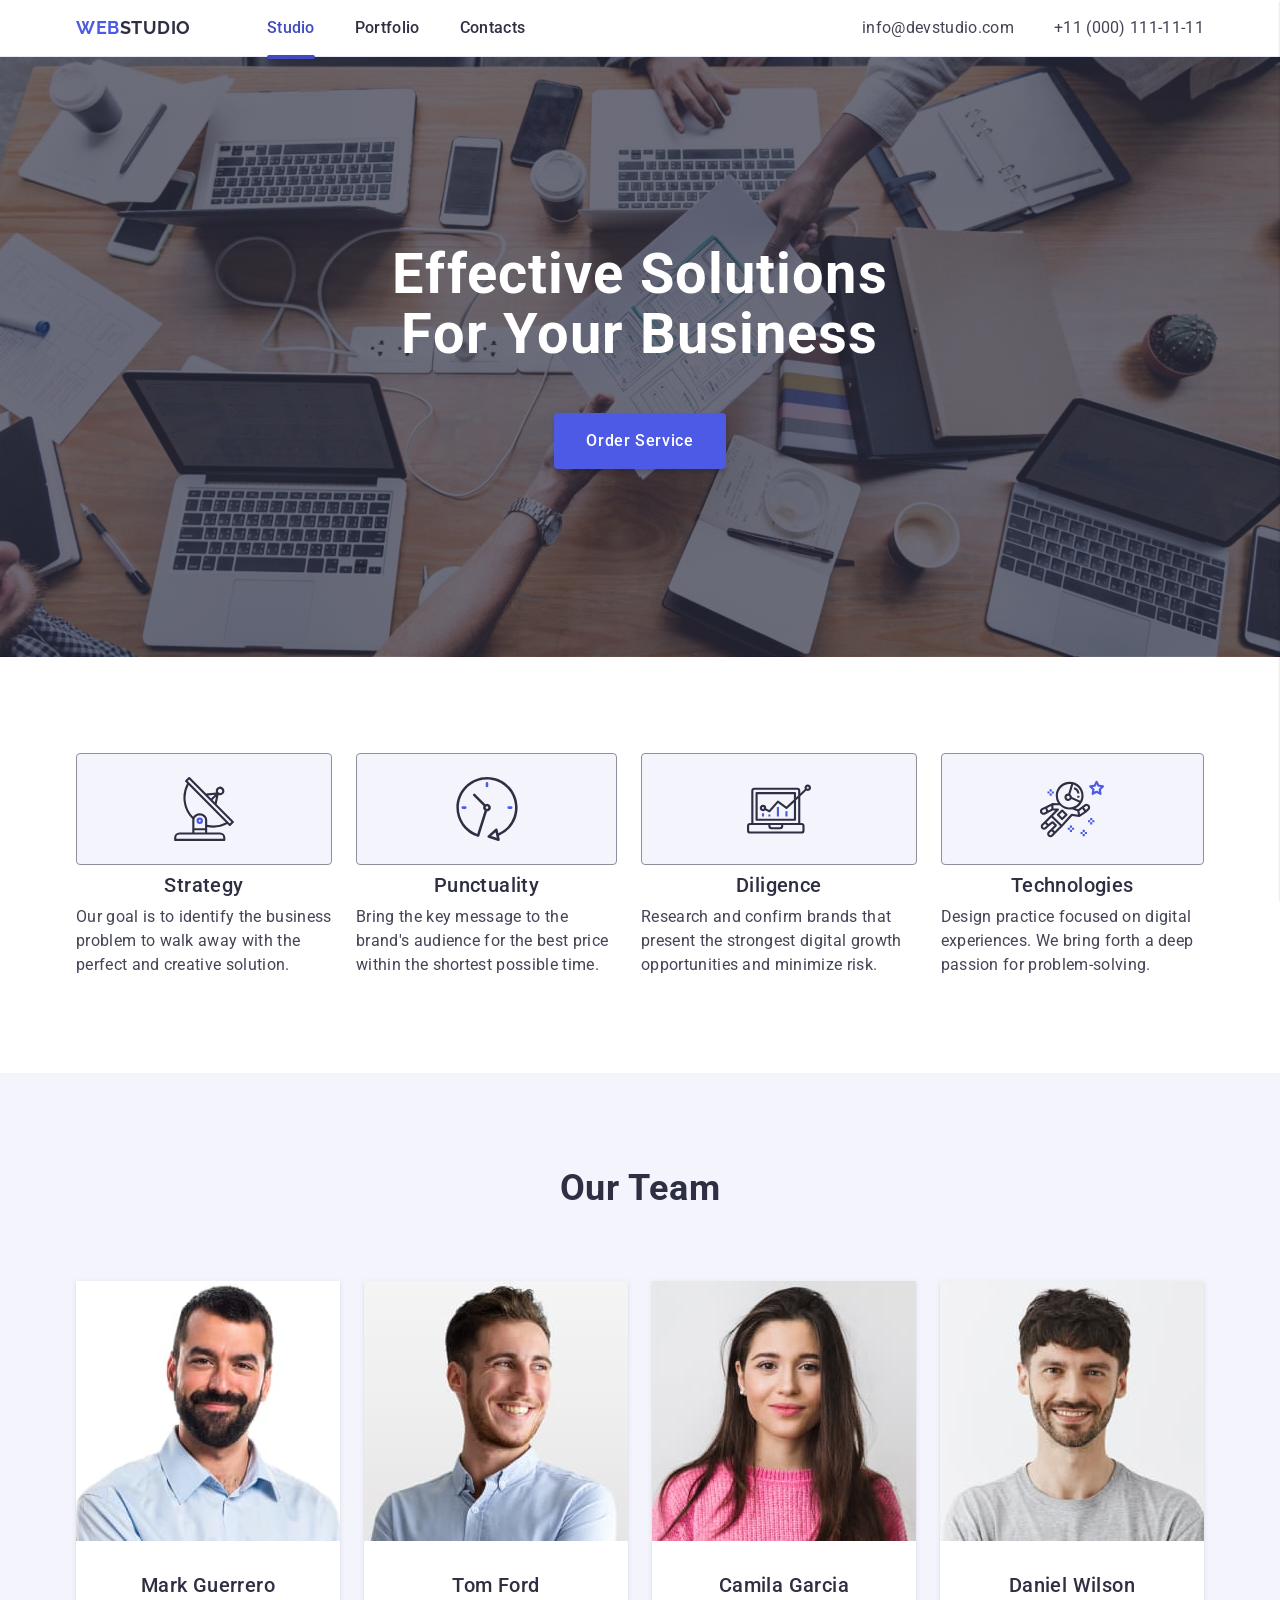
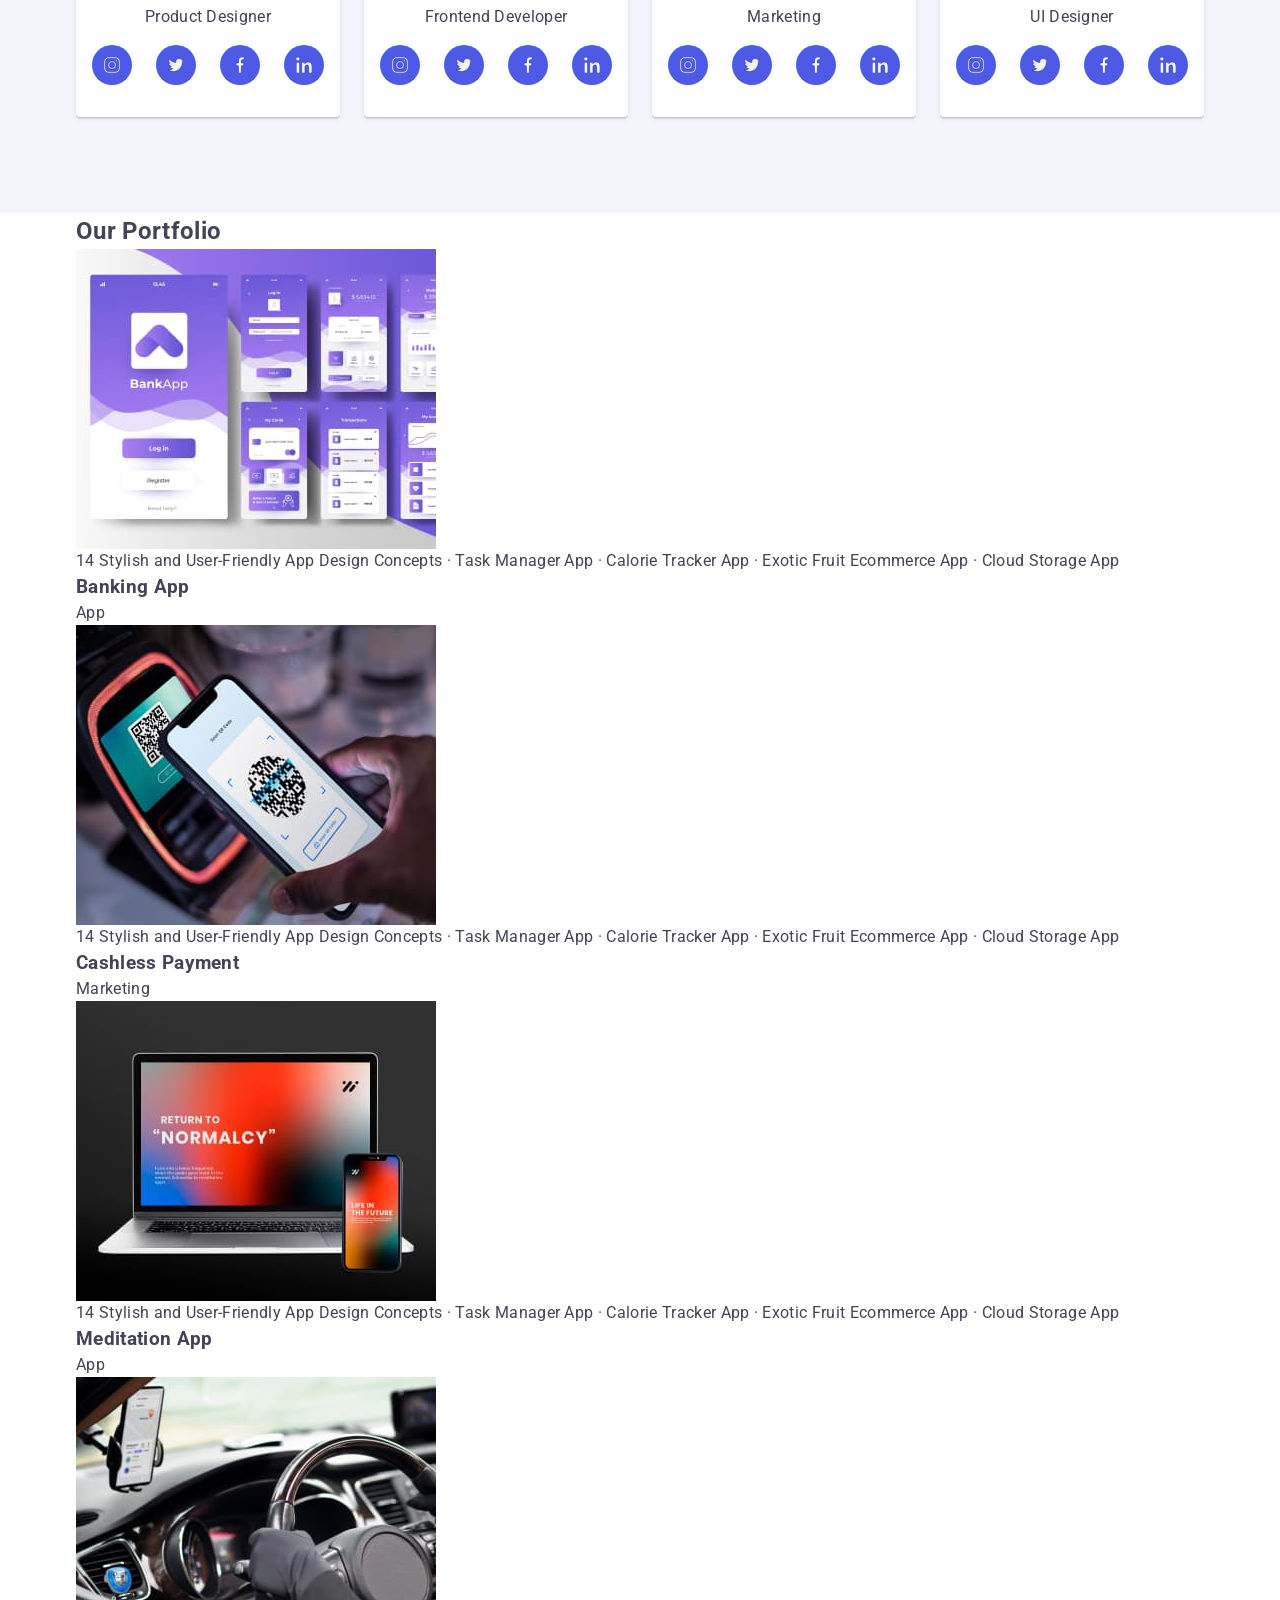
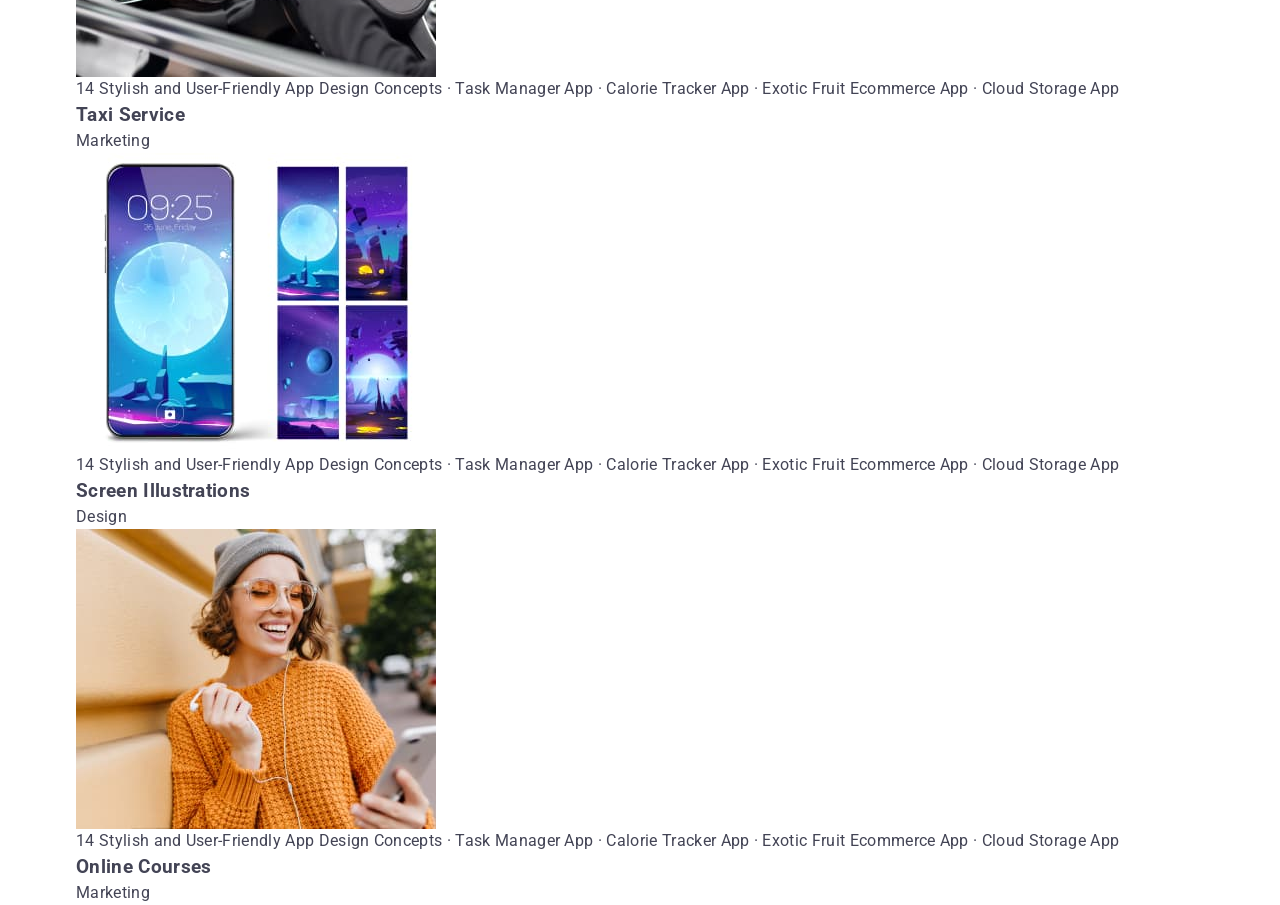
==== commit 6752c831: "2" ====
--- a/index.html
+++ b/index.html
@@ -46,9 +46,7 @@
         </nav>
         <button class="mobile-open-btn" type="button">
           <svg class="mobile-open-btn-icon" width="24" height="24">
-            <use href="./images/icons.svg#icon-burger">
-
-            </use>
+            <use href="./images/icons.svg#icon-burger"></use>
           </svg>
         </button>
         <address class="page-address">
@@ -139,18 +137,30 @@
       </section>
       <!-- section 2 -->
       <section class="section-team">
-        <div class="container">
+        <div class="container container--tablet-tiny">
           <h2 class="team-title">Our Team</h2>
 
           <ul class="menu-section-team list">
             <li class="team-item">
-              <img
-                class="team-img"
-                src="./images/team-card1.jpg"
-                alt="employee photo"
-                width="264"
-                height="260"
-              />
+              <picture class="team-image-container">
+                <source
+                  srcset="./images/team-card1.jpg 1x, ./images/img1@2x.jpg 2x"
+                  media="(min-width: 320px)"
+                />
+                <img
+                  class="team-img"
+                  src="./images/team-card1.jpg"
+                  alt="employee photo"
+                  width="264"
+                  height="260"
+                  style="
+                    width: 100%;
+                    height: 100%;
+                    object-fit: cover;
+                    object-position: center;
+                  "
+                />
+              </picture>
               <div class="container-section-two">
                 <h3 class="team-title-name">Mark Guerrero</h3>
                 <p class="team-paragraph">Product Designer</p>
@@ -187,13 +197,25 @@
               </div>
             </li>
             <li class="team-item">
-              <img
-                class="team-img"
-                src="./images/team-card2.jpg"
-                alt="employee photo"
-                width="264"
-                height="260"
-              />
+              <picture class="team-image-container">
+                <source
+                  srcset="./images/team-card2.jpg 1x, ./images/img2@2x.jpg 2x"
+                  media="(min-width: 320px)"
+                />
+                <img
+                  class="team-img"
+                  src="./images/team-card2.jpg"
+                  alt="employee photo"
+                  width="264"
+                  height="260"
+                  style="
+                    width: 100%;
+                    height: 100%;
+                    object-fit: cover;
+                    object-position: center;
+                  "
+                />
+              </picture>
               <div class="container-section-two">
                 <h3 class="team-title-name">Tom Ford</h3>
                 <p class="team-paragraph">Frontend Developer</p>
@@ -230,13 +252,25 @@
               </div>
             </li>
             <li class="team-item">
-              <img
-                class="team-img"
-                src="./images/team-card3.jpg"
-                alt="employee photo"
-                width="264"
-                height="260"
-              />
+              <picture class="team-image-container">
+                <source
+                  srcset="./images/team-card3.jpg 1x, ./images/img3@2x.jpg 2x"
+                  media="(min-width: 320px)"
+                />
+                <img
+                  class="team-img"
+                  src="./images/team-card3.jpg"
+                  alt="employee photo"
+                  width="264"
+                  height="260"
+                  style="
+                    width: 100%;
+                    height: 100%;
+                    object-fit: cover;
+                    object-position: center;
+                  "
+                />
+              </picture>
               <div class="container-section-two">
                 <h3 class="team-title-name">Camila Garcia</h3>
                 <p class="team-paragraph">Marketing</p>
@@ -273,13 +307,25 @@
               </div>
             </li>
             <li class="team-item">
-              <img
-                class="team-img"
-                src="./images/team-card4.jpg"
-                alt="employee photo"
-                width="264"
-                height="260"
-              />
+              <picture class="team-image-container">
+                <source
+                  srcset="./images/team-card4.jpg 1x, ./images/img4@2x.jpg 2x"
+                  media="(min-width: 320px)"
+                />
+                <img
+                  class="team-img"
+                  src="./images/team-card4.jpg"
+                  alt="employee photo"
+                  width="264"
+                  height="260"
+                  style="
+                    width: 100%;
+                    height: 100%;
+                    object-fit: cover;
+                    object-position: center;
+                  "
+                />
+              </picture>
               <div class="container-section-two">
                 <h3 class="team-title-name">Daniel Wilson</h3>
                 <p class="team-paragraph">UI Designer</p>
@@ -319,7 +365,7 @@
         </div>
       </section>
       <!-- section 3 -->
-      <!-- <section class="section-portfolio">
+      <section class="section-portfolio">
         <div class="container">
           <h2 class="portfolio-title">Our Portfolio</h2>
 
@@ -442,7 +488,7 @@
           </ul>
         </div>
       </section>
-    </main> -->
+    </main>
     <!-- footer section -->
     <!-- <footer class="page-footer">
       <div class="container-footer container">
@@ -489,8 +535,8 @@
             </li>
           </ul>
         </div> -->
-        <!--  -->
-        <!-- <div class="footer-email">
+    <!--  -->
+    <!-- <div class="footer-email">
           <p class="footer-title">Subscribe</p>
 
           <form class="footer-form">
@@ -634,74 +680,77 @@
           </svg>
         </button>
         <div class="mobile-navigation">
-        <nav class="navigation">
-          <ul class="navigation-menu list">
-            <li class="navigation-item">
-              <a class="navigation-link-active link" href="./index.html"
-                >Studio</a
-              >
-            </li>
-            <li class="navigation-item">
-              <a class="navigation-link link" href="">Portfolio</a>
-            </li>
-            <li class="navigation-item">
-              <a class="navigation-link link" href="">Contacts</a>
-            </li>
-          </ul>
-        </nav>
+          <nav class="navigation">
+            <ul class="navigation-menu list">
+              <li class="navigation-item">
+                <a class="navigation-link-active link" href="./index.html"
+                  >Studio</a
+                >
+              </li>
+              <li class="navigation-item">
+                <a class="navigation-link link" href="">Portfolio</a>
+              </li>
+              <li class="navigation-item">
+                <a class="navigation-link link" href="">Contacts</a>
+              </li>
+            </ul>
+          </nav>
         </div>
         <div class="mobile-address">
           <address class="mobile-page-address">
-          <ul class="mobile-menu-address list">
-            <li class="mobile-menu-item">
-              <a
-                class="mobile-menu-address-link-active link"
-                href="mailto:info@devstudio.com"
-              >
-                info@devstudio.com
-              </a>
-            </li>
-            <li class="mobile-menu-item">
-              <a class="mobile-menu-address-link link" href="tel:+110001111111">
-                +11 (000) 111-11-11
-              </a>
-            </li>
-          </ul>
-        </address>
+            <ul class="mobile-menu-address list">
+              <li class="mobile-menu-item">
+                <a
+                  class="mobile-menu-address-link-active link"
+                  href="mailto:info@devstudio.com"
+                >
+                  info@devstudio.com
+                </a>
+              </li>
+              <li class="mobile-menu-item">
+                <a
+                  class="mobile-menu-address-link link"
+                  href="tel:+110001111111"
+                >
+                  +11 (000) 111-11-11
+                </a>
+              </li>
+            </ul>
+          </address>
         </div>
         <div class="mobile-social">
           <ul class="social-list list">
-                  <li class="social-list-item">
-                    <a href="" class="social-list-link">
-                      <svg class="social-list-icon" width="24" height="24">
-                        <use href="./images/icons.svg#icon-instagram-2"></use>
-                      </svg>
-                    </a>
-                  </li>
-                  <li class="social-list-item">
-                    <a href="" class="social-list-link">
-                      <svg class="social-list-icon" width="24" height="24">
-                        <use href="./images/icons.svg#icon-twitter-1"></use>
-                      </svg>
-                    </a>
-                  </li>
-                  <li class="social-list-item">
-                    <a href="" class="social-list-link">
-                      <svg class="social-list-icon" width="24" height="24">
-                        <use href="./images/icons.svg#icon-facebook-1"></use>
-                      </svg>
-                    </a>
-                  </li>
-                  <li class="social-list-item">
-                    <a href="" class="social-list-link">
-                      <svg class="social-list-icon" width="24" height="24">
-                        <use href="./images/icons.svg#icon-linkedin-1"></use>
-                      </svg>
-                    </a>
-                  </li>
-                </ul></div>
+            <li class="social-list-item">
+              <a href="" class="social-list-link">
+                <svg class="social-list-icon" width="24" height="24">
+                  <use href="./images/icons.svg#icon-instagram-2"></use>
+                </svg>
+              </a>
+            </li>
+            <li class="social-list-item">
+              <a href="" class="social-list-link">
+                <svg class="social-list-icon" width="24" height="24">
+                  <use href="./images/icons.svg#icon-twitter-1"></use>
+                </svg>
+              </a>
+            </li>
+            <li class="social-list-item">
+              <a href="" class="social-list-link">
+                <svg class="social-list-icon" width="24" height="24">
+                  <use href="./images/icons.svg#icon-facebook-1"></use>
+                </svg>
+              </a>
+            </li>
+            <li class="social-list-item">
+              <a href="" class="social-list-link">
+                <svg class="social-list-icon" width="24" height="24">
+                  <use href="./images/icons.svg#icon-linkedin-1"></use>
+                </svg>
+              </a>
+            </li>
+          </ul>
+        </div>
       </div>
-      
     </div>
   </body>
 </html>
--- a/css/styles.css
+++ b/css/styles.css
@@ -368,7 +368,7 @@
   gap: 72px 24px;
 }
 /*  ===== /SECTION 1 MOBILE STYLES ===== */
-
+/*  ===== SECTION TEAM MOBILE STYLES ===== */
 .section-team {
   background-color: #f4f4fd;
   padding: 96px 0;
@@ -396,6 +396,12 @@
     0px 1px 1px 0px rgba(46, 47, 66, 0.16),
     0px 1px 6px 0px rgba(46, 47, 66, 0.08);
 }
+.team-image-container {
+  position: relative;
+    display: block;
+    overflow: hidden;
+    aspect-ratio: 264/260;
+}
 .container-section-two {
   padding: 32px 0;
   display: grid;
@@ -436,6 +442,7 @@
   padding: 12px 12px;
 }
 
+
 .social-list-icon {
   fill: #f4f4fd;
   stroke: #1e1eb3;
@@ -445,7 +452,7 @@
 .social-list-link:focus {
   background-color: #404bbf;
 }
-/*  ===== SECTION TEAM MOBILE STYLES ===== */
+
 
 /*  ===== /SECTION TEAM MOBILE STYLES ===== */
 
@@ -553,10 +560,19 @@
 .menu {
   grid-template-columns: repeat(2, 1fr);
 }
-
 /*  ===== /SECTION 1 TABLET STYLES ===== */
-}
-
+/*  ===== SECTION TEAM TABLET STYLES ===== */
+@media screen and (min-width: 768px) and (max-width: 1128px) {
+  .container--tablet-tiny {
+    padding: 0 108px;
+  }
+.menu-section-team {
+  grid-template-columns: repeat(2, 1fr);
+  
+}
+/*  ===== /SECTION TEAM TABLET STYLES ===== */
+}
+}
 
 /*  ===== HEADER DESKTOP STYLES ===== */
 @media screen and (min-width: 1158px) {
@@ -645,7 +661,21 @@
   letter-spacing: 0.02em;
 }
 /*  ===== /SECTION 1 DESKTOP STYLES ===== */
-
+/*  ===== SECTION TEAM DESKTOP STYLES ===== */
+.menu-section-team {
+  grid-template-columns: repeat(4, 1fr);
+  /* padding-left: 156px;
+  padding-right: 156px; */
+}
+.social-list {
+  padding-top: 8px;
+  display: flex;
+  gap: 24px;
+  justify-content: center;
+  align-items: center;
+}
+
+/*  ===== /SECTION TEAM DESKTOP STYLES ===== */
 }
 
 
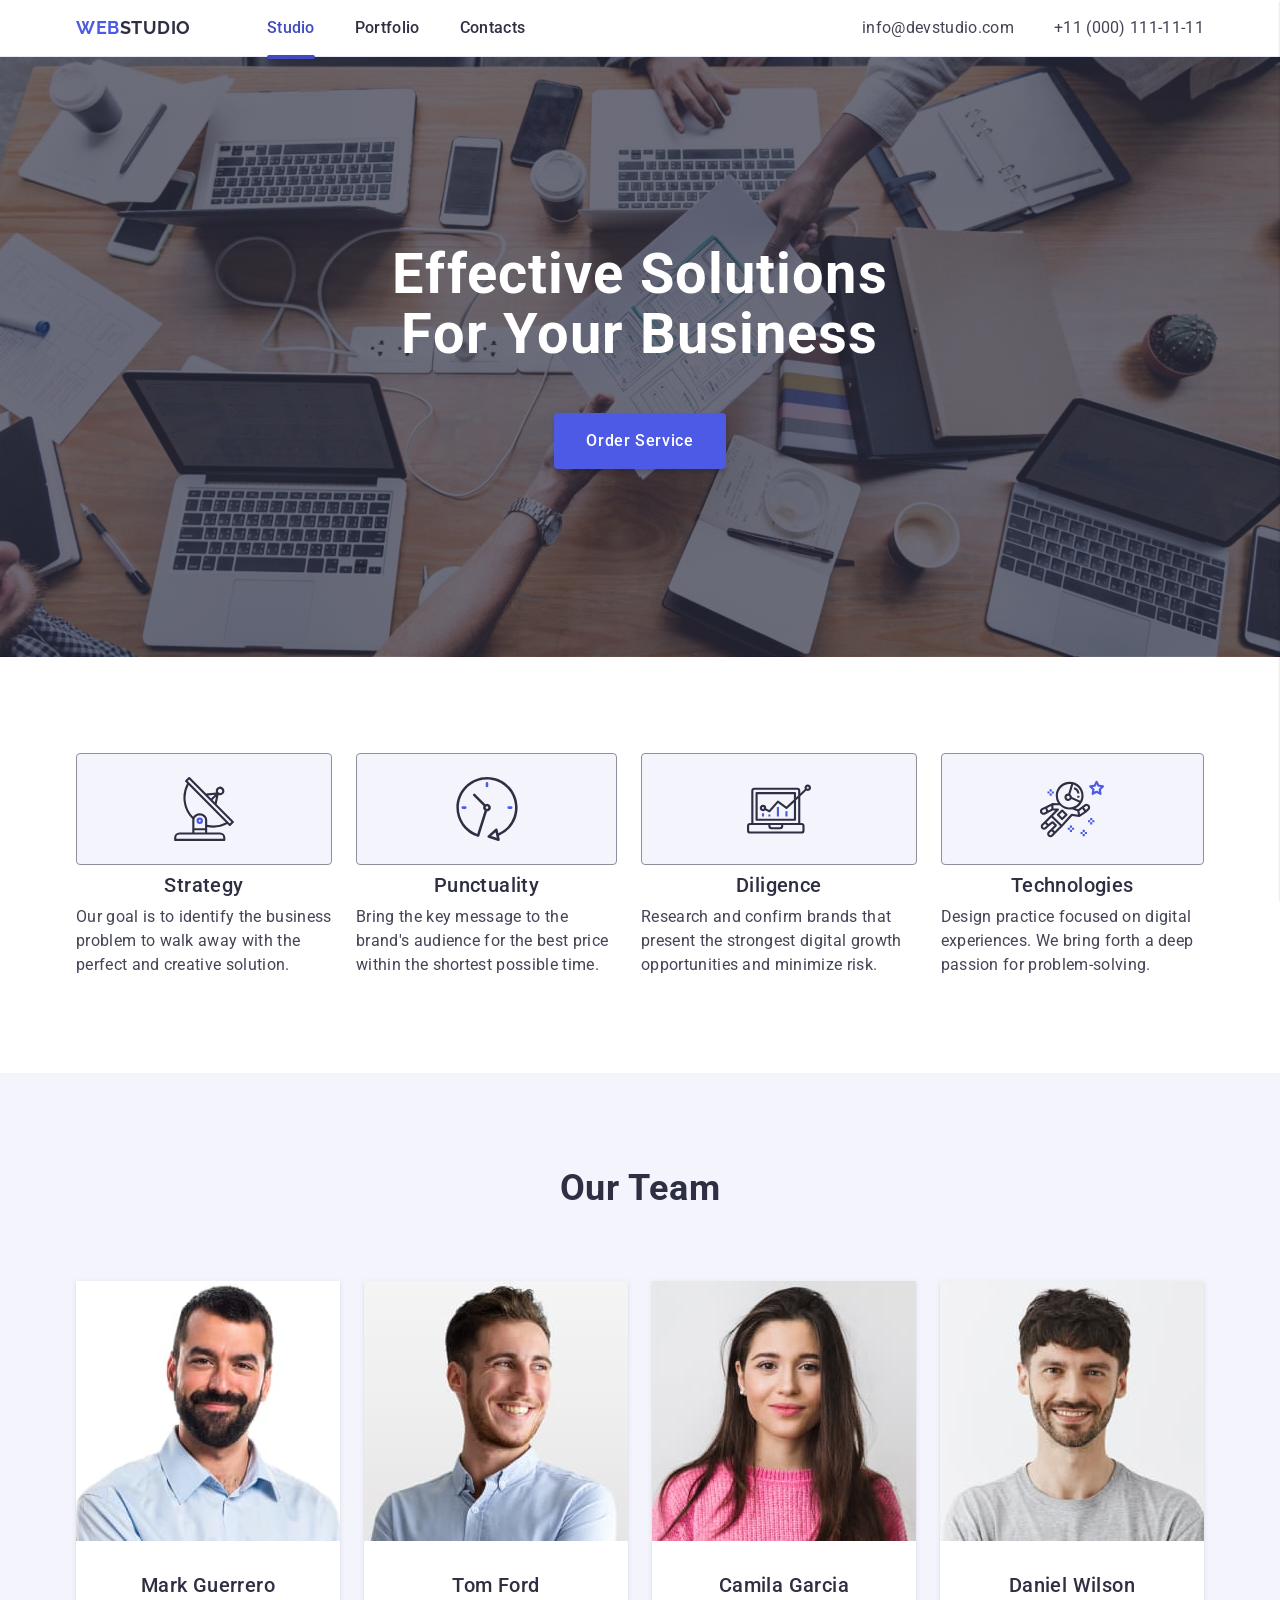
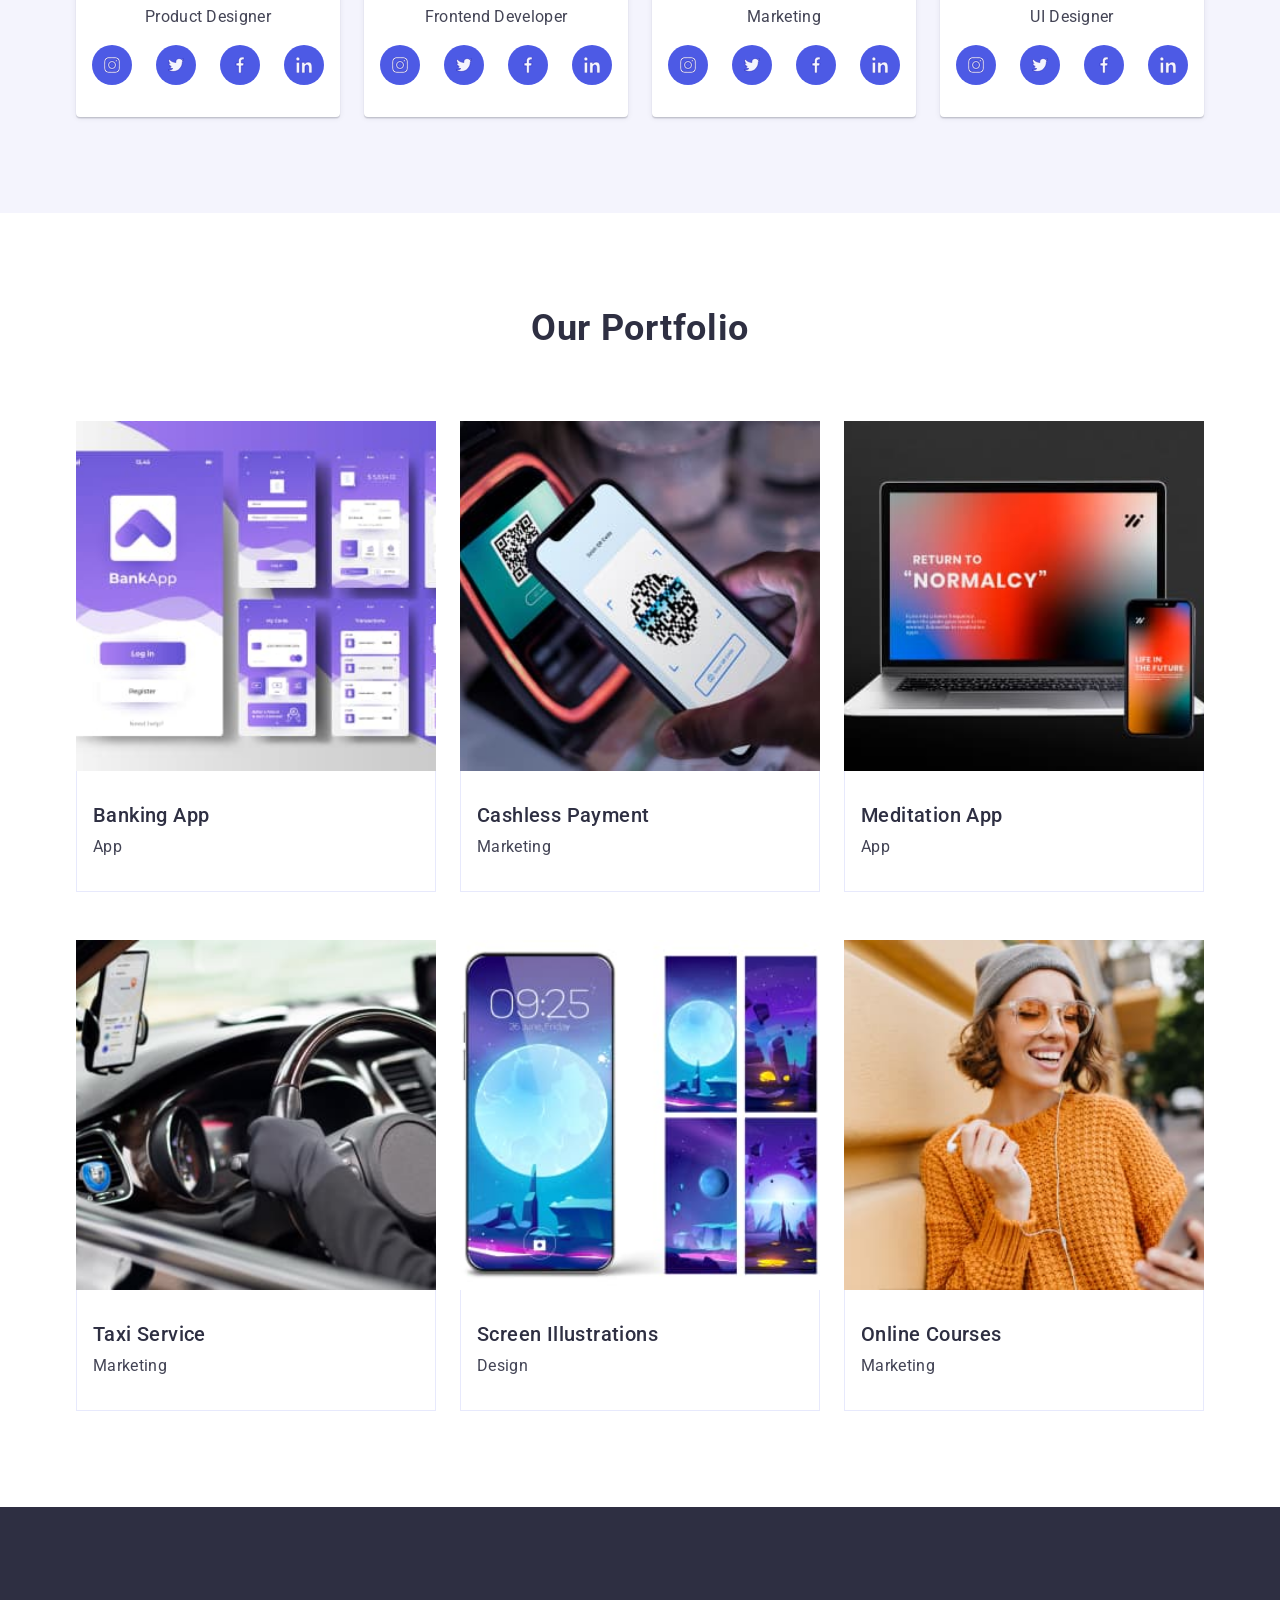
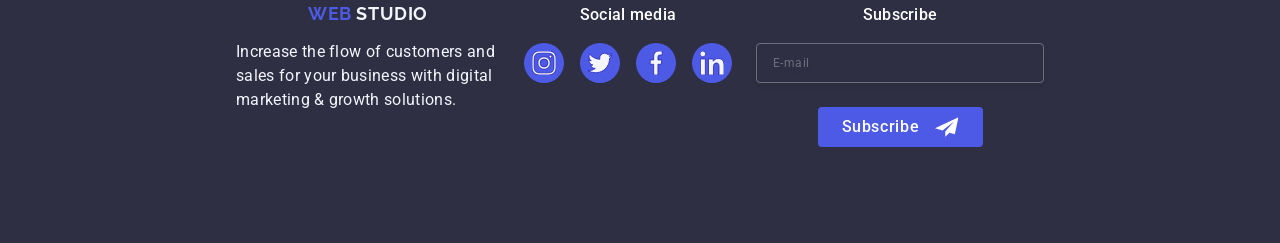
==== commit f63a1cf6: "3" ====
--- a/index.html
+++ b/index.html
@@ -373,6 +373,16 @@
             <li class="portfolio-list-item">
               <div class="overlay">
                 <img
+                  class="portfolio-img"
+                  srcset="
+                    ./images/img-mobile1.jpg     288w,
+                    ./images/img-tablet1.jpg     356w,
+                    ./images/portfolio1.jpg      360w,
+                    ./images/img-mobile1@2x.jpg  576w,
+                    ./images/img-tablet1@2x.jpg  712w,
+                    ./images/img-desktop1@2x.jpg 720w
+                  "
+                  sizes="(min-width: 1128px) 360px, (min-width: 768px) 356px, (max-width: 767px) 288px"
                   src="./images/portfolio1.jpg"
                   alt="Interface Concept"
                   width="360"
@@ -392,6 +402,16 @@
             <li class="portfolio-list-item">
               <div class="overlay">
                 <img
+                  class="portfolio-img"
+                  srcset="
+                    ./images/img-mobile2.jpg     288w,
+                    ./images/img-tablet2.jpg     356w,
+                    ./images/portfolio2.jpg      360w,
+                    ./images/img-mobile2@2x.jpg  576w,
+                    ./images/img-tablet2@2x.jpg  712w,
+                    ./images/img-desktop2@2x.jpg 720w
+                  "
+                  sizes="(min-width: 1128px) 360px, (min-width: 768px) 356px, (max-width: 767px) 288px"
                   src="./images/portfolio2.jpg"
                   alt="telefon"
                   width="360"
@@ -411,6 +431,16 @@
             <li class="portfolio-list-item">
               <div class="overlay">
                 <img
+                  class="portfolio-img"
+                  srcset="
+                    ./images/img-mobile3.jpg     288w,
+                    ./images/img-tablet3.jpg     356w,
+                    ./images/portfolio3.jpg      360w,
+                    ./images/img-mobile3@2x.jpg  576w,
+                    ./images/img-tablet3@2x.jpg  712w,
+                    ./images/img-desktop3@2x.jpg 720w
+                  "
+                  sizes="(min-width: 1128px) 360px, (min-width: 768px) 356px, (max-width: 767px) 288px"
                   src="./images/portfolio3.jpg"
                   alt="notebook"
                   width="360"
@@ -430,6 +460,16 @@
             <li class="portfolio-list-item">
               <div class="overlay">
                 <img
+                  class="portfolio-img"
+                  srcset="
+                    ./images/img-mobile4.jpg     288w,
+                    ./images/img-tablet4.jpg     356w,
+                    ./images/portfolio4.jpg      360w,
+                    ./images/img-mobile4@2x.jpg  576w,
+                    ./images/img-tablet4@2x.jpg  712w,
+                    ./images/img-desktop4@2x.jpg 720w
+                  "
+                  sizes="(min-width: 1128px) 360px, (min-width: 768px) 356px, (max-width: 767px) 288px"
                   src="./images/portfolio4.jpg"
                   alt="driver"
                   width="360"
@@ -449,6 +489,16 @@
             <li class="portfolio-list-item">
               <div class="overlay">
                 <img
+                  class="portfolio-img"
+                  srcset="
+                    ./images/img-mobile5.jpg     288w,
+                    ./images/img-tablet5.jpg     356w,
+                    ./images/portfolio5.jpg      360w,
+                    ./images/img-mobile5@2x.jpg  576w,
+                    ./images/img-tablet5@2x.jpg  712w,
+                    ./images/img-desktop5@2x.jpg 720w
+                  "
+                  sizes="(min-width: 1128px) 360px, (min-width: 768px) 356px, (max-width: 767px) 288px"
                   src="./images/portfolio5.jpg"
                   alt="telefon"
                   width="360"
@@ -469,6 +519,16 @@
             <li class="portfolio-list-item">
               <div class="overlay">
                 <img
+                  class="portfolio-img"
+                  srcset="
+                    ./images/img-mobile6.jpg     288w,
+                    ./images/img-tablet6.jpg     356w,
+                    ./images/portfolio6.jpg      360w,
+                    ./images/img-mobile6@2x.jpg  576w,
+                    ./images/img-tablet6@2x.jpg  712w,
+                    ./images/img-desktop6@2x.jpg 720w
+                  "
+                  sizes="(min-width: 1128px) 360px, (min-width: 768px) 356px, (max-width: 767px) 288px"
                   src="./images/portfolio6.jpg"
                   alt="girl"
                   width="360"
@@ -490,7 +550,7 @@
       </section>
     </main>
     <!-- footer section -->
-    <!-- <footer class="page-footer">
+    <footer class="page-footer">
       <div class="container-footer container">
         <div class="text-footer">
           <a class="footer-link link" href="./index.html">
@@ -534,9 +594,9 @@
               </a>
             </li>
           </ul>
-        </div> -->
-    <!--  -->
-    <!-- <div class="footer-email">
+        </div>
+        <!--  -->
+        <div class="footer-email">
           <p class="footer-title">Subscribe</p>
 
           <form class="footer-form">
@@ -560,7 +620,7 @@
           </form>
         </div>
       </div>
-    </footer> -->
+    </footer>
     <!-- BACKDROP is-open -->
     <!-- <div class="backdrop is-ope">
       <div class="modal">
--- a/css/styles.css
+++ b/css/styles.css
@@ -452,9 +452,248 @@
 .social-list-link:focus {
   background-color: #404bbf;
 }
-
-
 /*  ===== /SECTION TEAM MOBILE STYLES ===== */
+
+/*  ===== SECTION PORTFOLIO MOBILE STYLES ===== */
+.section-portfolio {
+  padding: 96px 0;
+}
+
+.portfolio-title {
+  color: var(--primari-text-color);
+  text-align: center;
+  font-size: 36px;
+  font-weight: 700;
+  line-height: 1.11;
+  letter-spacing: 0.02em;
+  text-transform: capitalize;
+  margin-bottom: 72px;
+}
+.menu-section-portfolio {
+    display: grid;
+    grid-template-columns: repeat(1, 1fr);
+    gap: 48px 24px;
+}
+
+.portfolio-list-item {
+  position: relative;
+  overflow: hidden;
+  transition: box-shadow 250ms cubic-bezier(0.4, 0, 0.2, 1);
+}
+.overlay {
+  position: relative;
+  overflow: hidden;
+}
+.overlay-text {
+  transition: transform 250ms cubic-bezier(0.4, 0, 0.2, 1);
+  transform: translateY(100%);
+  padding: 40px 32px;
+
+  color: #f4f4fd;
+  position: absolute;
+  top: 0;
+  left: 0;
+  width: 100%;
+  height: 100%;
+  font-style: normal;
+  font-weight: 400;
+  background-color: #4d5ae5;
+}
+.portfolio-list-item:hover .overlay-text {
+  transform: translateY(0%);
+  box-shadow: 0px 2px 1px 0px rgba(46, 47, 66, 0.08),
+    0px 1px 1px 0px rgba(46, 47, 66, 0.16),
+    0px 1px 6px 0px rgba(46, 47, 66, 0.08);
+}
+
+.portfolio-list-item:hover {
+  box-shadow: 0px 2px 1px 0px rgba(46, 47, 66, 0.08),
+    0px 1px 1px 0px rgba(46, 47, 66, 0.16),
+    0px 1px 6px 0px rgba(46, 47, 66, 0.08);
+}
+
+.porfolio-foto-title {
+  color: var(--primari-text-color);
+  font-size: 20px;
+  font-weight: 500;
+  line-height: 1.2;
+  letter-spacing: 0.02em;
+
+  margin-bottom: 8px;
+}
+
+.portfolio-paragraph {
+  color: var(--secondary-text-color);
+  letter-spacing: 0.02em;
+}
+.container-section-three {
+  padding: 32px 16px;
+  border: 1px solid #e7e9fc;
+  border-top: none;
+}
+/* ! !!!!!!!!!!!!!!!!!!!!!!!!!!!!!!!!!!!!!!!!!!!!!!!!!!!!!!!!!!!!!!!!*/
+.portfolio-img {
+  width: 100%;
+    height: 100%;
+    object-fit: cover;
+    object-position: center;
+    aspect-ratio: 288/280;
+}
+/*  ===== /SECTION PORTFOLIO MOBILE STYLES ===== */
+
+/*  ===== SECTION FOOTER MOBILE STYLES ===== */
+.page-footer {
+  padding: 96px 0;
+  background-color: var(--primari-text-color);
+}
+
+.container-footer {
+  display: flex;
+    align-items: baseline;
+    justify-content: center;
+    flex-wrap: wrap;
+    gap: 4.5rem 1.5rem;
+}
+
+
+.text-footer {
+  display: flex;
+  flex-direction: column;
+    align-items: center;
+    gap: 16px;
+}
+.footer-link {
+  color: #4d5ae5;
+  font-family: Raleway, sans-serif;
+  font-size: 18px;
+  font-weight: 700;
+  line-height: 1.17;
+  letter-spacing: 0.03em;
+  text-transform: uppercase;
+}
+
+.footer-logo {
+  color: #f4f4fd;
+   }
+
+.footer-paragraph {
+  color: #f4f4fd;
+  letter-spacing: 0.02em;
+  width: 264px;
+  
+}
+.footer-icon {
+display: flex;
+  flex-direction: column;
+  gap: 16px;
+  align-items: center;
+}
+
+.footer-title {
+      text-align: center;
+  color: var(--bgd-white-color);
+
+  font-style: normal;
+  font-weight: 500;
+}
+
+.social-list-footer {
+  display: flex;
+  gap: 16px;
+  justify-content: center;
+  align-items: center;
+}
+
+.footer-social-list-link {
+  width: 100%;
+  height: 100%;
+  flex-shrink: 0;
+  align-items: center;
+  justify-content: center;
+  background-color: #4d5ae5;
+  border-radius: 50%;
+  display: flex;
+  line-height: 0;
+
+  padding: 8px 8px;
+  transition: background-color 250ms cubic-bezier(0.4, 0, 0.2, 1);
+}
+
+.footer-social-list-link:hover,
+.footer-social-list-link:focus {
+  background-color: #31d0aa;
+}
+
+.footer-email {
+    display: flex;
+    flex-direction: column;
+    gap: 16px;
+}
+
+.footer-form {
+  gap: 24px;
+  display: flex;
+  flex-direction: column;
+}
+
+.footer-name-label {
+  font-size: 12px;
+  font-weight: 400;
+  line-height: 2;
+  letter-spacing: 0.04em;
+}
+
+.footer-input {
+  min-height: 40px;
+  min-width: 288px;
+   border-radius: 4px;
+  border: 1px solid #ffffff;
+  box-shadow: 0px 4px 4px 0px rgba(0, 0, 0, 0.15);
+  background-color: transparent;
+  padding: 8px 16px;
+  color: #ffffff;
+  line-height: 1.5;
+  letter-spacing: 0.04em;
+  opacity: 0.3;
+  filter: drop-shadow(0px 4px 4px rgba(0, 0, 0, 0.15));
+}
+
+.footer-input::placeholder {
+  color: #ffffff;
+}
+
+.footer-btn {
+  margin-left: auto;
+  margin-right: auto;
+  
+  display: inline-flex;
+  align-items: center;
+  justify-content: center;
+  gap: 16px;
+  padding: 8px 24px;
+  width: 165px;
+  transition: background-color 250ms cubic-bezier(0.4, 0, 0.2, 1);
+  border-radius: 4px;
+  background-color: #4d5ae5;
+  font-weight: 500;
+  color: #ffffff;
+  text-align: center;
+  font-size: 16px;
+  line-height: 1.5;
+  min-height: 40px;
+  letter-spacing: 0.04em;
+  border: none;
+}
+
+.footer-btn:hover,
+.footer-btn:focus {
+  background-color: #404bbf;
+}
+
+/* .footer-svg {
+  margin-left: 16px;
+} */
+/*  ===== /SECTION FOOTER MOBILE STYLES ===== */
 
 @media screen and (min-width: 768px) {
   .container {
@@ -568,10 +807,14 @@
   }
 .menu-section-team {
   grid-template-columns: repeat(2, 1fr);
-  
-}
+  }
 /*  ===== /SECTION TEAM TABLET STYLES ===== */
 }
+/*  ===== SECTION PORTFOLIO TABLET STYLES ===== */
+.menu-section-portfolio {
+  grid-template-columns: repeat(2, 1fr);
+}
+/*  ===== /SECTION PORTFOLIO TABLET STYLES ===== */
 }
 
 /*  ===== HEADER DESKTOP STYLES ===== */
@@ -664,9 +907,7 @@
 /*  ===== SECTION TEAM DESKTOP STYLES ===== */
 .menu-section-team {
   grid-template-columns: repeat(4, 1fr);
-  /* padding-left: 156px;
-  padding-right: 156px; */
-}
+  }
 .social-list {
   padding-top: 8px;
   display: flex;
@@ -674,8 +915,13 @@
   justify-content: center;
   align-items: center;
 }
-
 /*  ===== /SECTION TEAM DESKTOP STYLES ===== */
+
+/*  ===== /SECTION PORTFOLIO DESKTOP STYLES ===== */
+.menu-section-portfolio {
+grid-template-columns: repeat(3, 1fr);
+}
+/*  ===== /SECTION PORTFOLIO DESKTOP STYLES ===== */
 }
 
 
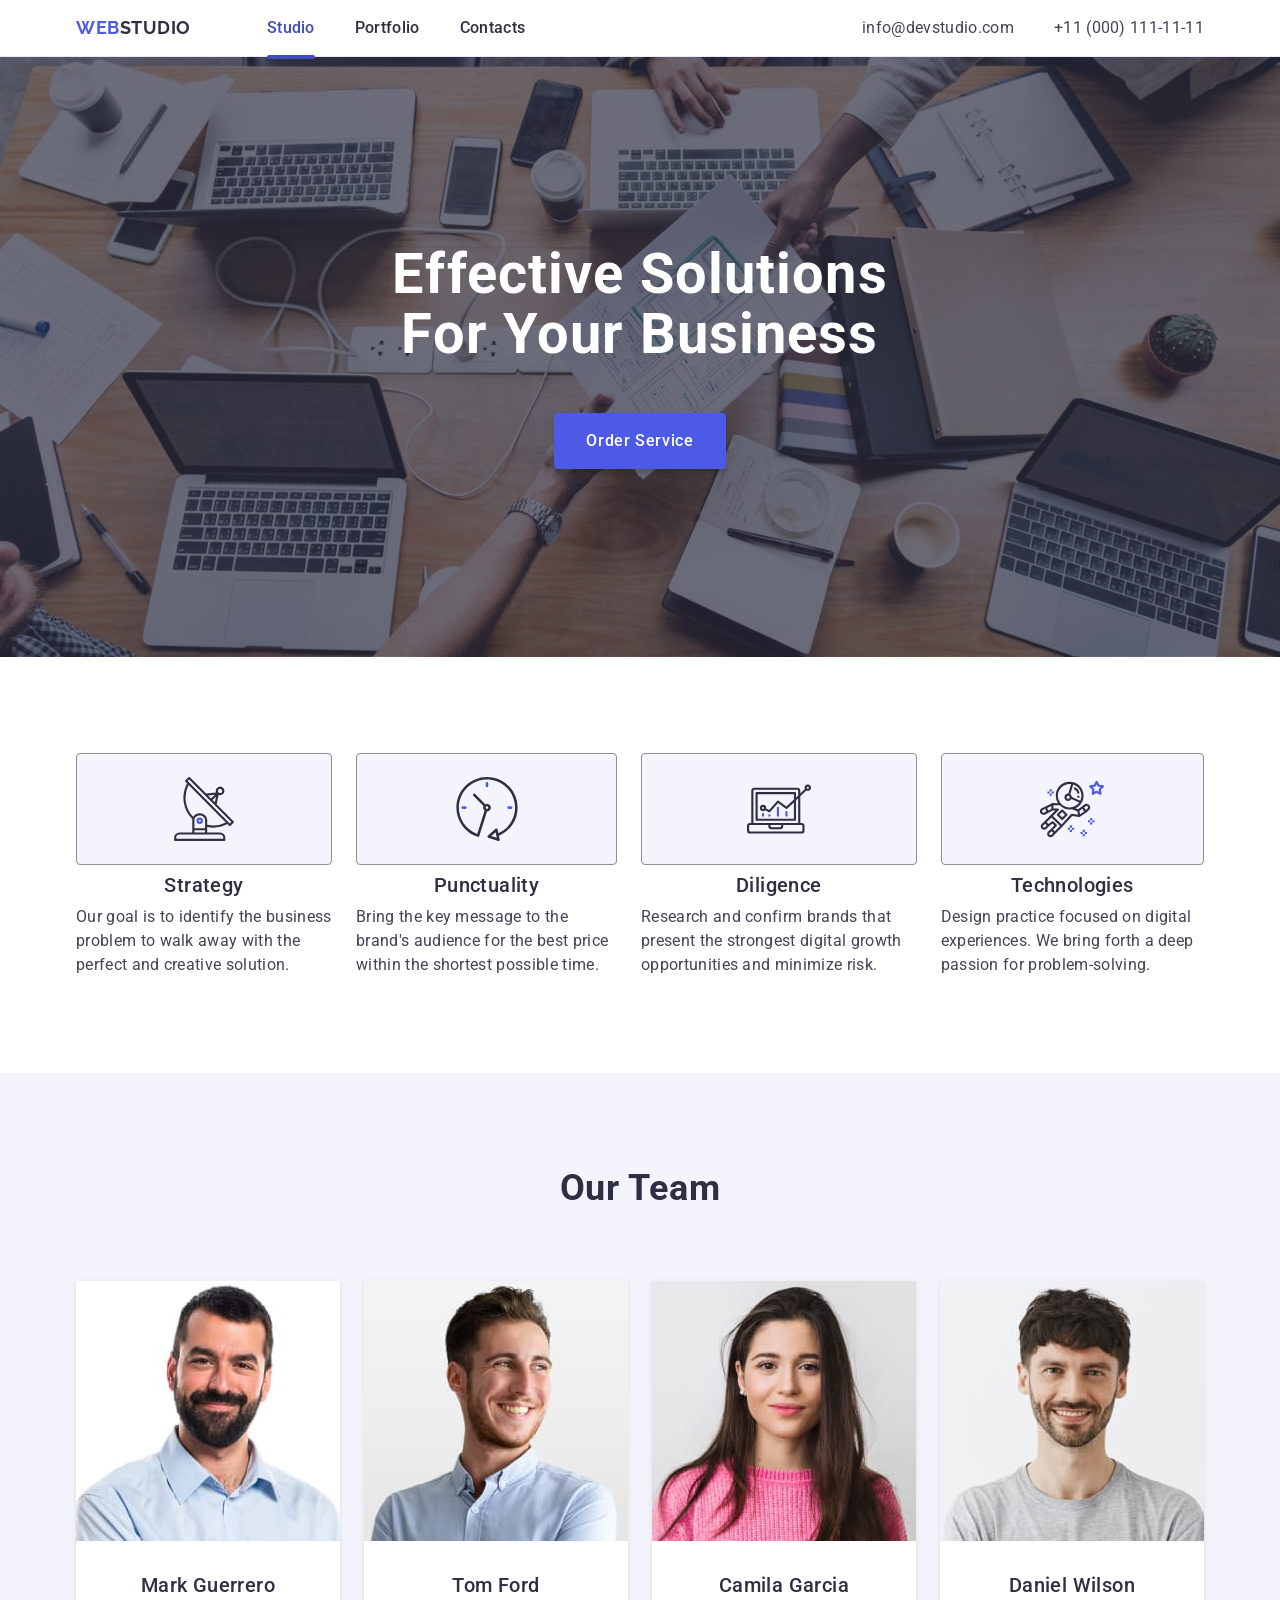
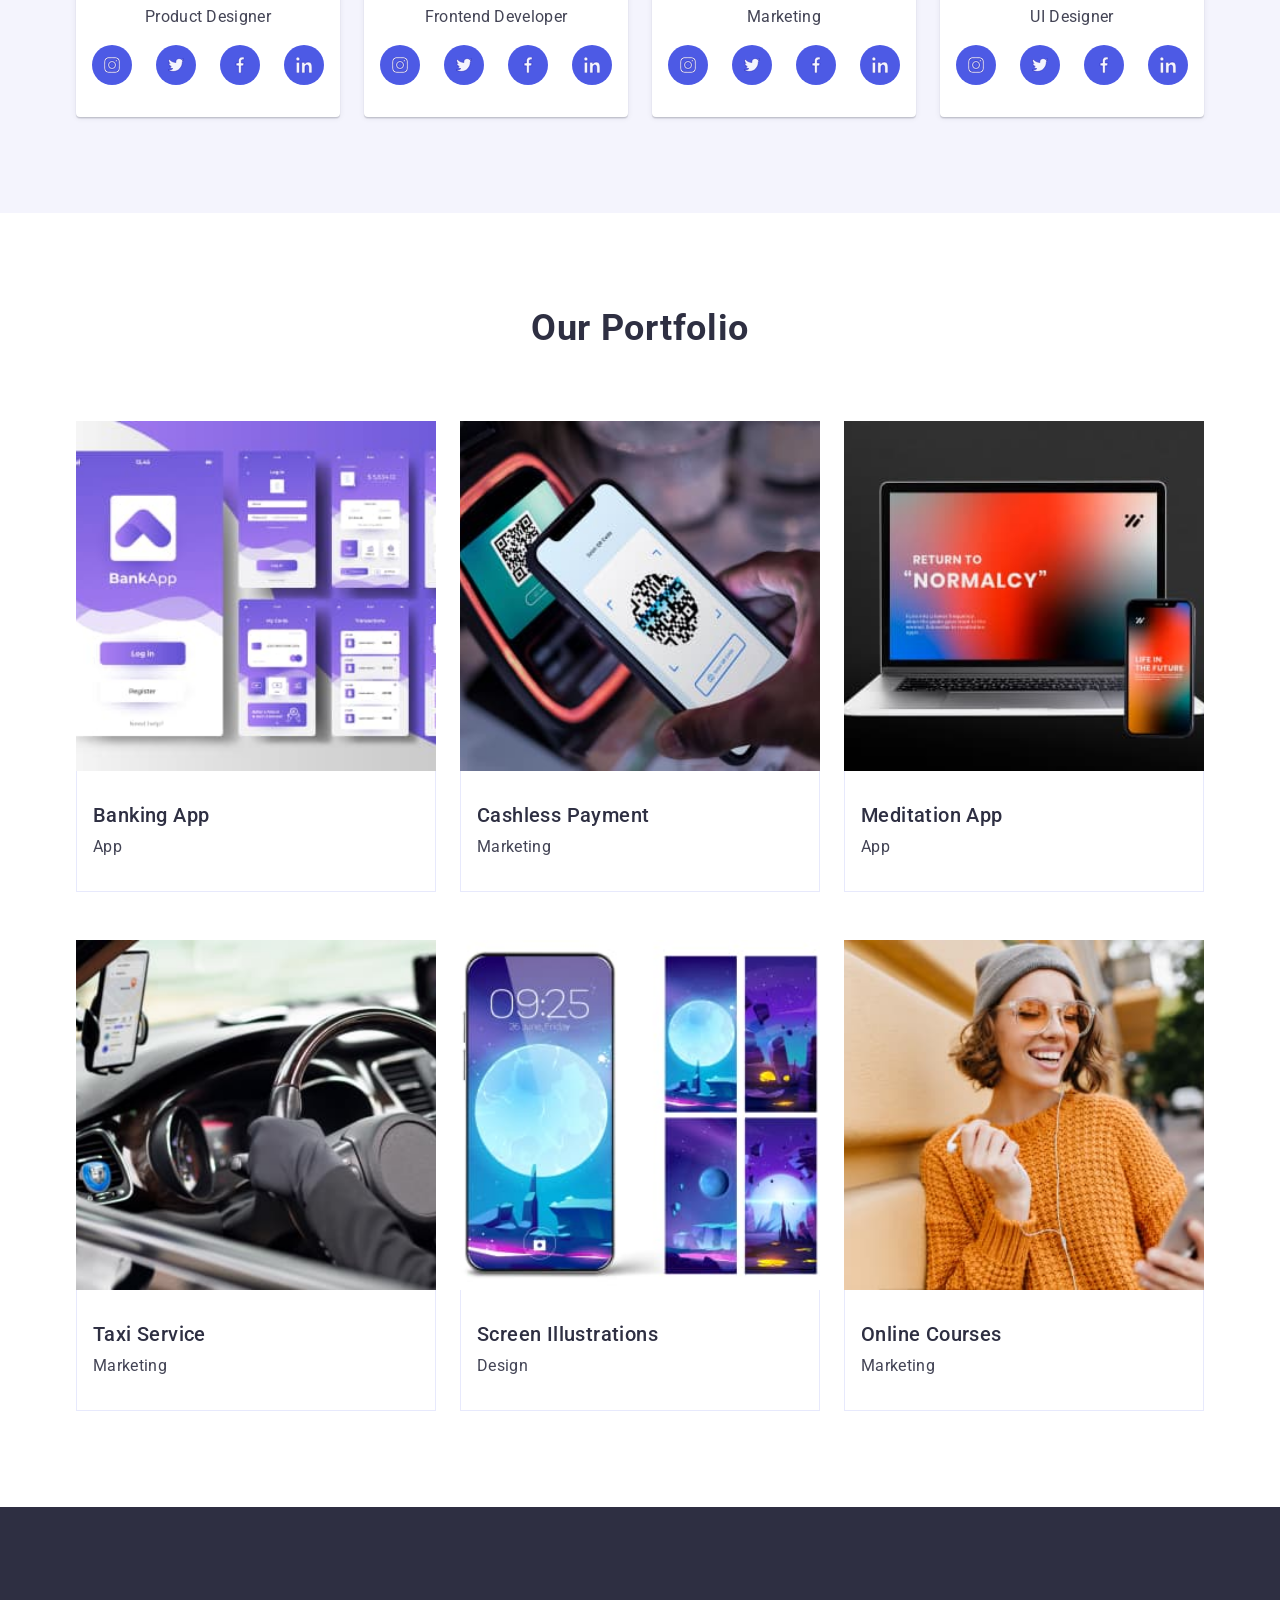
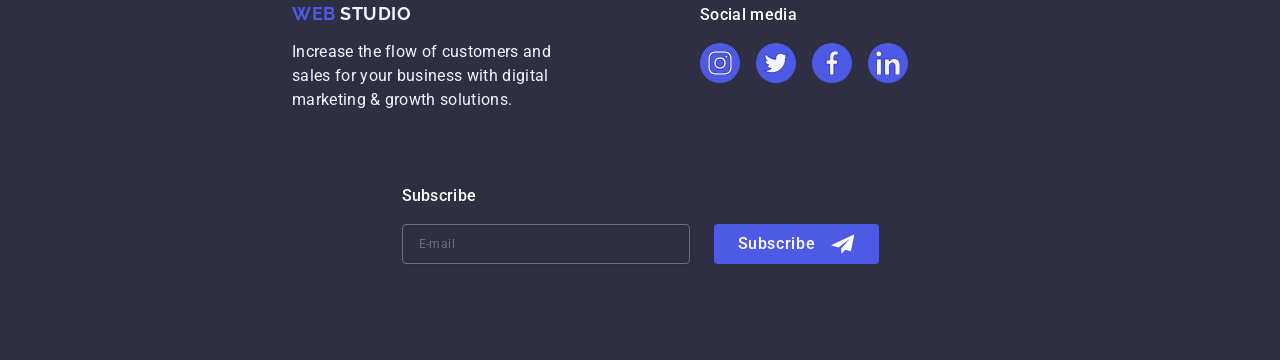
==== commit f5bc67a6: "14.11.23" ====
--- a/index.html
+++ b/index.html
@@ -622,7 +622,7 @@
       </div>
     </footer>
     <!-- BACKDROP is-open -->
-    <!-- <div class="backdrop is-ope">
+    <div class="backdrop is-ope">
       <div class="modal">
         <button
           class="modal-close-btn"
@@ -730,7 +730,7 @@
           <button class="review-form-btn" type="submit">Send</button>
         </form>
       </div>
-    </div> -->
+    </div>
     <!-- MOBILE MENU -->
     <div class="mobile-menu">
       <div class="container mobile-menu-container">
--- a/css/styles.css
+++ b/css/styles.css
@@ -586,8 +586,7 @@
 display: flex;
   flex-direction: column;
   gap: 16px;
-  align-items: center;
-}
+  }
 
 .footer-title {
       text-align: center;
@@ -690,9 +689,7 @@
   background-color: #404bbf;
 }
 
-/* .footer-svg {
-  margin-left: 16px;
-} */
+
 /*  ===== /SECTION FOOTER MOBILE STYLES ===== */
 
 @media screen and (min-width: 768px) {
@@ -706,6 +703,9 @@
   .page-address {
     display: flex;
   }
+    .mobile-menu {
+      display: none;
+    }
   .mobile-open-btn {
     display: none;
   }
@@ -815,12 +815,27 @@
   grid-template-columns: repeat(2, 1fr);
 }
 /*  ===== /SECTION PORTFOLIO TABLET STYLES ===== */
+
+/*  ===== SECTION FOOTER TABLET STYLES ===== */
+
+.text-footer {
+   align-items: normal;
+    }
+    .footer-title {
+      text-align: left;
+    }
+    .footer-form {
+      flex-direction: row;
+          }
+   
+/*  ===== /SECTION FOOTER TABLET STYLES ===== */
 }
 
 /*  ===== HEADER DESKTOP STYLES ===== */
 @media screen and (min-width: 1158px) {
   .container {
-    width: 1158px;
+  width: 1158px;
+    
   }
 
   .container-one {
@@ -922,6 +937,20 @@
 grid-template-columns: repeat(3, 1fr);
 }
 /*  ===== /SECTION PORTFOLIO DESKTOP STYLES ===== */
+
+/*  ===== SECTION FOOTER DESKTOP STYLES ===== */
+
+ .page-footer {
+  padding: 96px 0;
+  }
+.text-footer {
+  margin-right: 120px;
+}
+.footer-icon {
+  margin-right: 80px;
+} 
+
+/*  ===== /SECTION FOOTER DESKTOP STYLES ===== */
 }
 
 
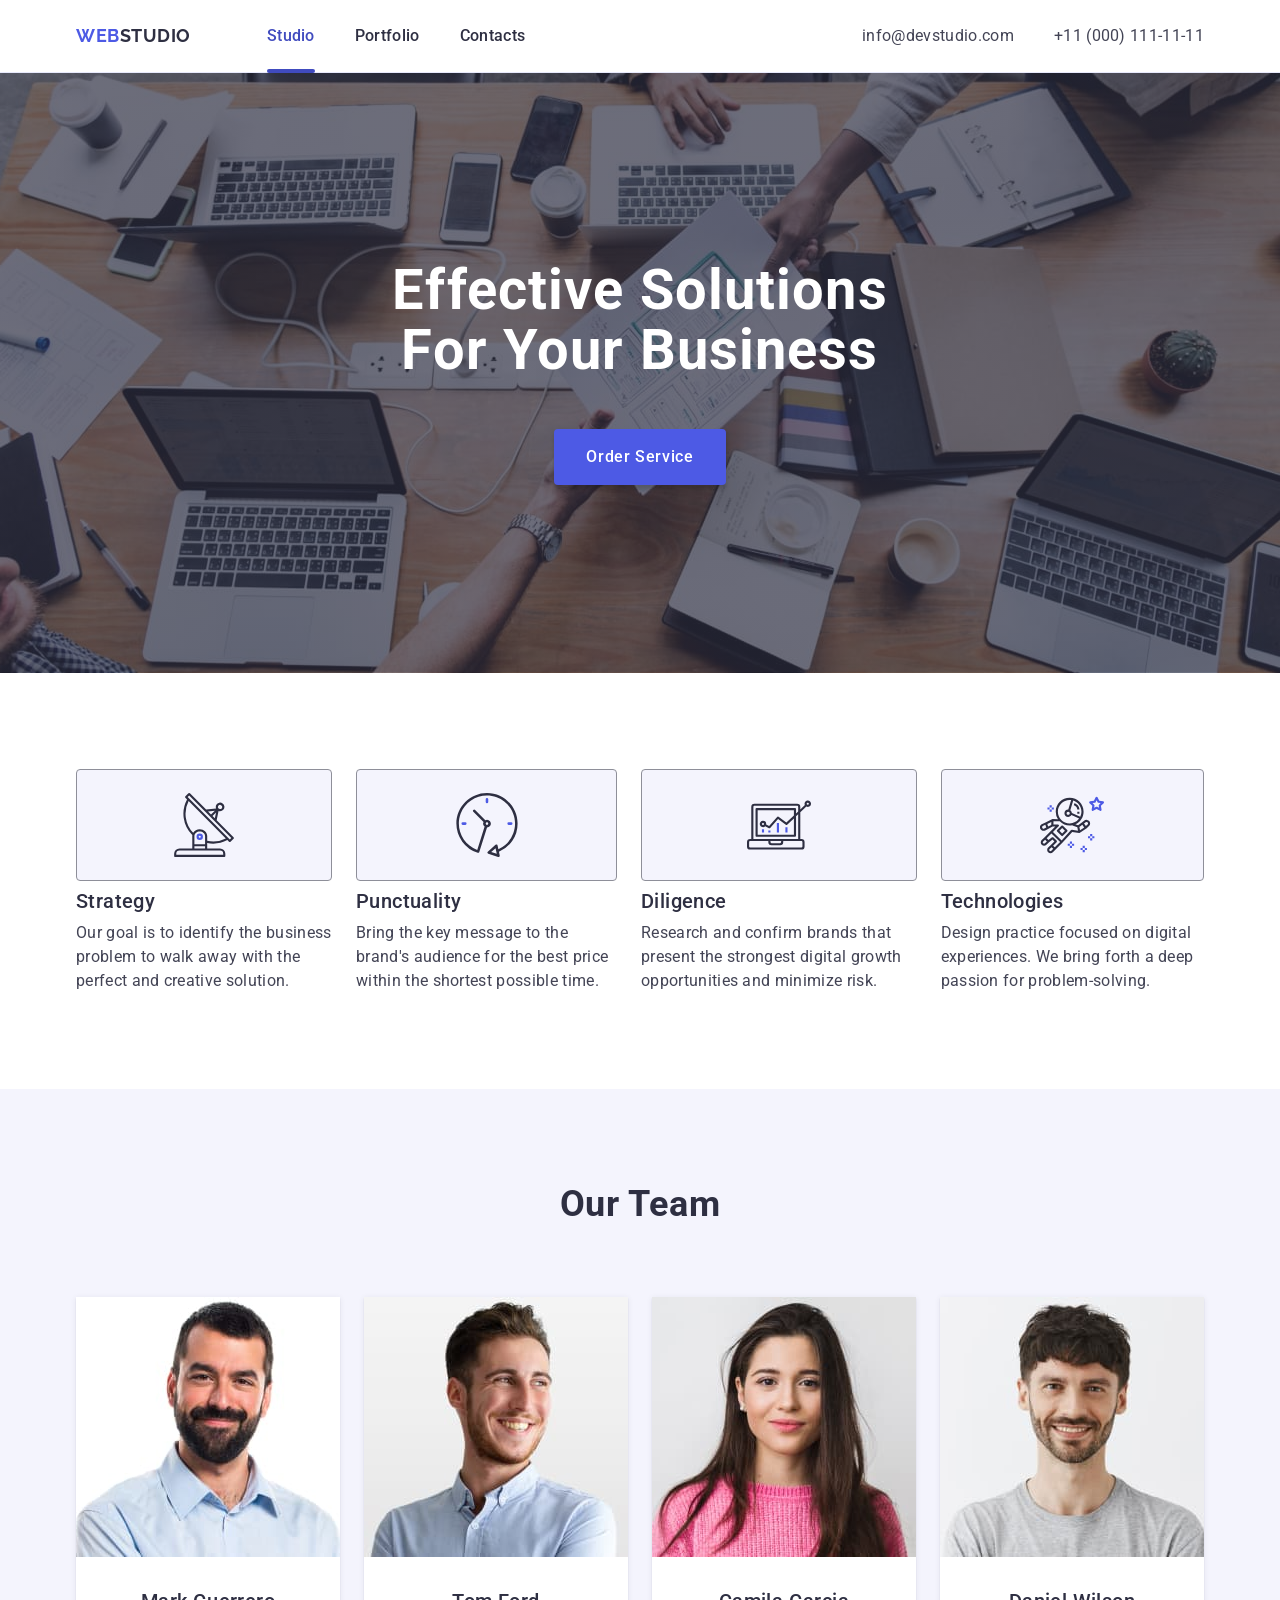
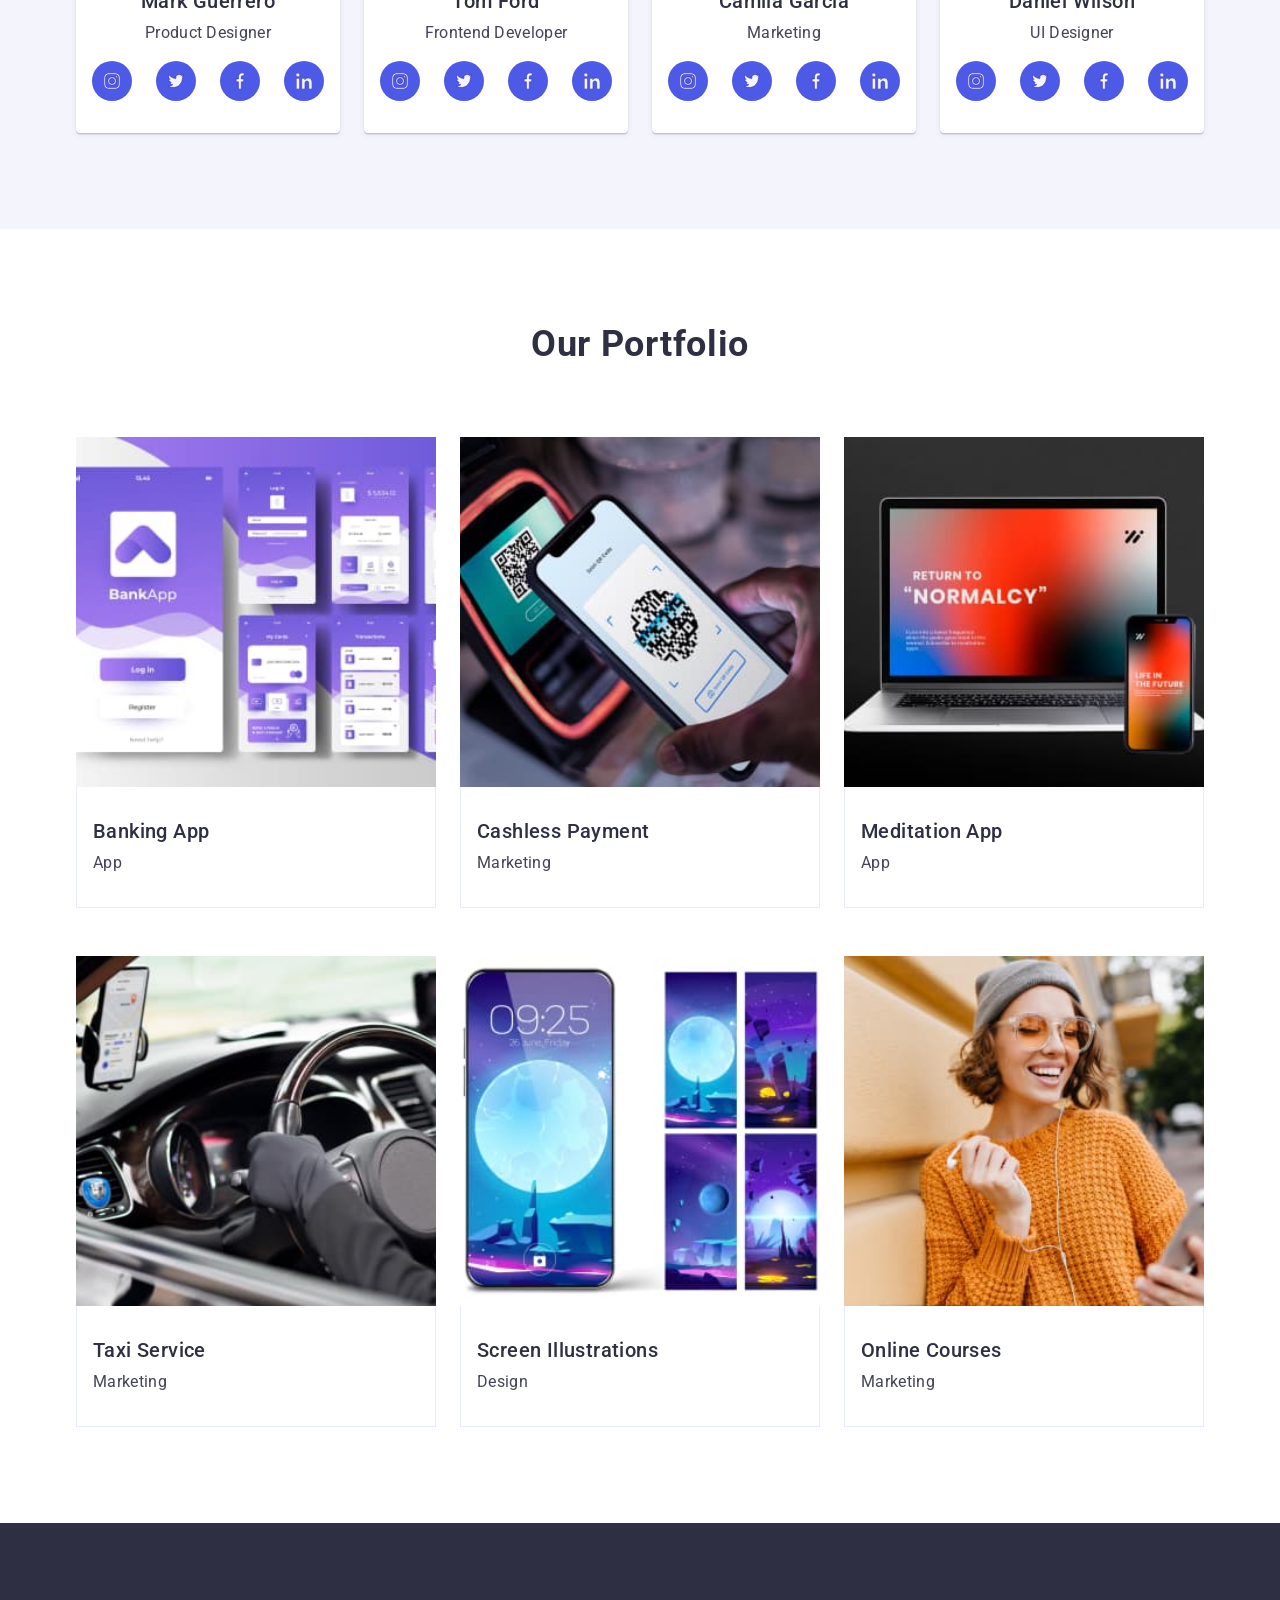
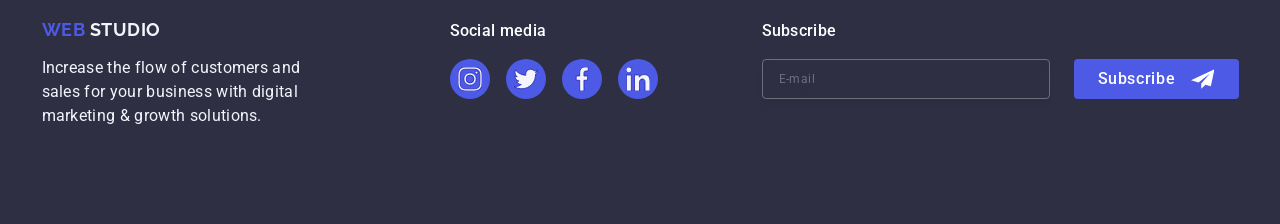
==== commit 73b31d9b: "16.11." ====
--- a/index.html
+++ b/index.html
@@ -732,7 +732,7 @@
       </div>
     </div>
     <!-- MOBILE MENU -->
-    <div class="mobile-menu">
+    <div class="mobile-menu is-open">
       <div class="container mobile-menu-container">
         <button class="mobile-menu-close-btn" type="button">
           <svg class="mobile-menu-close-btn-icon" width="8" height="8">
@@ -779,7 +779,7 @@
           </address>
         </div>
         <div class="mobile-social">
-          <ul class="social-list list">
+          <ul class="social-list-mobile list">
             <li class="social-list-item">
               <a href="" class="social-list-link">
                 <svg class="social-list-icon" width="24" height="24">
--- a/css/styles.css
+++ b/css/styles.css
@@ -150,11 +150,15 @@
   transform: translateX(0%);
 }
 
-.page-nav {
-}
+
 
 .mobile-menu-container {
   position: relative;
+  height: 100%;
+  display: flex;
+  flex-direction: column;
+  padding-top: 72px;
+  padding-bottom: 40px;
 }
 
 .mobile-menu-close-btn {
@@ -177,7 +181,9 @@
   transition: background-color 250ms cubic-bezier(0.4, 0, 0.2, 1),
     border 250ms cubic-bezier(0.4, 0, 0.2, 1);
 }
-
+.mobile-navigation{
+  margin-bottom: auto;
+}
 .navigation {
   display: flex;
   align-items: center;
@@ -192,10 +198,7 @@
   line-height: 1.11;
   letter-spacing: 0.02em;
   text-transform: capitalize;
-  padding-left: 16px;
-  padding-top: 72px;
-  padding-right: 153px;
-  padding-bottom: 168px;
+  
 }
 
 .navigation-link-active {
@@ -207,6 +210,7 @@
 }
 
 .mobile-menu-address {
+  font-style: normal;
   display: flex;
   gap: 24px;
   flex-direction: column;
@@ -228,7 +232,7 @@
   margin-bottom: 48px;
 }
 
-.social-list {
+.social-list-mobile {
   display: flex;
   gap: 40px;
   justify-content: center;
@@ -696,7 +700,12 @@
   .container {
     width: 766px;
   }
+    
   /*  ===== HEADER TABLET STYLES ===== */
+  .modal {
+    width: 408px;
+  }
+    
   .menu-header {
     display: flex;
   }
@@ -799,6 +808,9 @@
 .menu {
   grid-template-columns: repeat(2, 1fr);
 }
+.features-title {
+  text-align: left;
+}
 /*  ===== /SECTION 1 TABLET STYLES ===== */
 /*  ===== SECTION TEAM TABLET STYLES ===== */
 @media screen and (min-width: 768px) and (max-width: 1128px) {
@@ -829,6 +841,7 @@
           }
    
 /*  ===== /SECTION FOOTER TABLET STYLES ===== */
+
 }
 
 /*  ===== HEADER DESKTOP STYLES ===== */
@@ -843,14 +856,16 @@
     justify-content: space-between;
     padding: 0 15px;
   }
-
+  .page-header {
+    padding: 24px 0;
+  }
   .menu-item:first-child .menu-link-after {
     color: #404bbf;
   }
 
   .menu-link-after::after {
     border-radius: 2px;
-    bottom: 2px;
+    bottom: -4px;
     margin-right: auto;
     margin-left: auto;
     margin-top: 20px;
@@ -939,7 +954,9 @@
 /*  ===== /SECTION PORTFOLIO DESKTOP STYLES ===== */
 
 /*  ===== SECTION FOOTER DESKTOP STYLES ===== */
-
+.container-footer {
+  flex-wrap: nowrap;
+}
  .page-footer {
   padding: 96px 0;
   }
@@ -1040,7 +1057,6 @@
 
 .review-form-description {
   margin-bottom: 16px;
-  width: 360px;
   color: #2e2f42;
   text-align: center;
   font-size: 16px;
